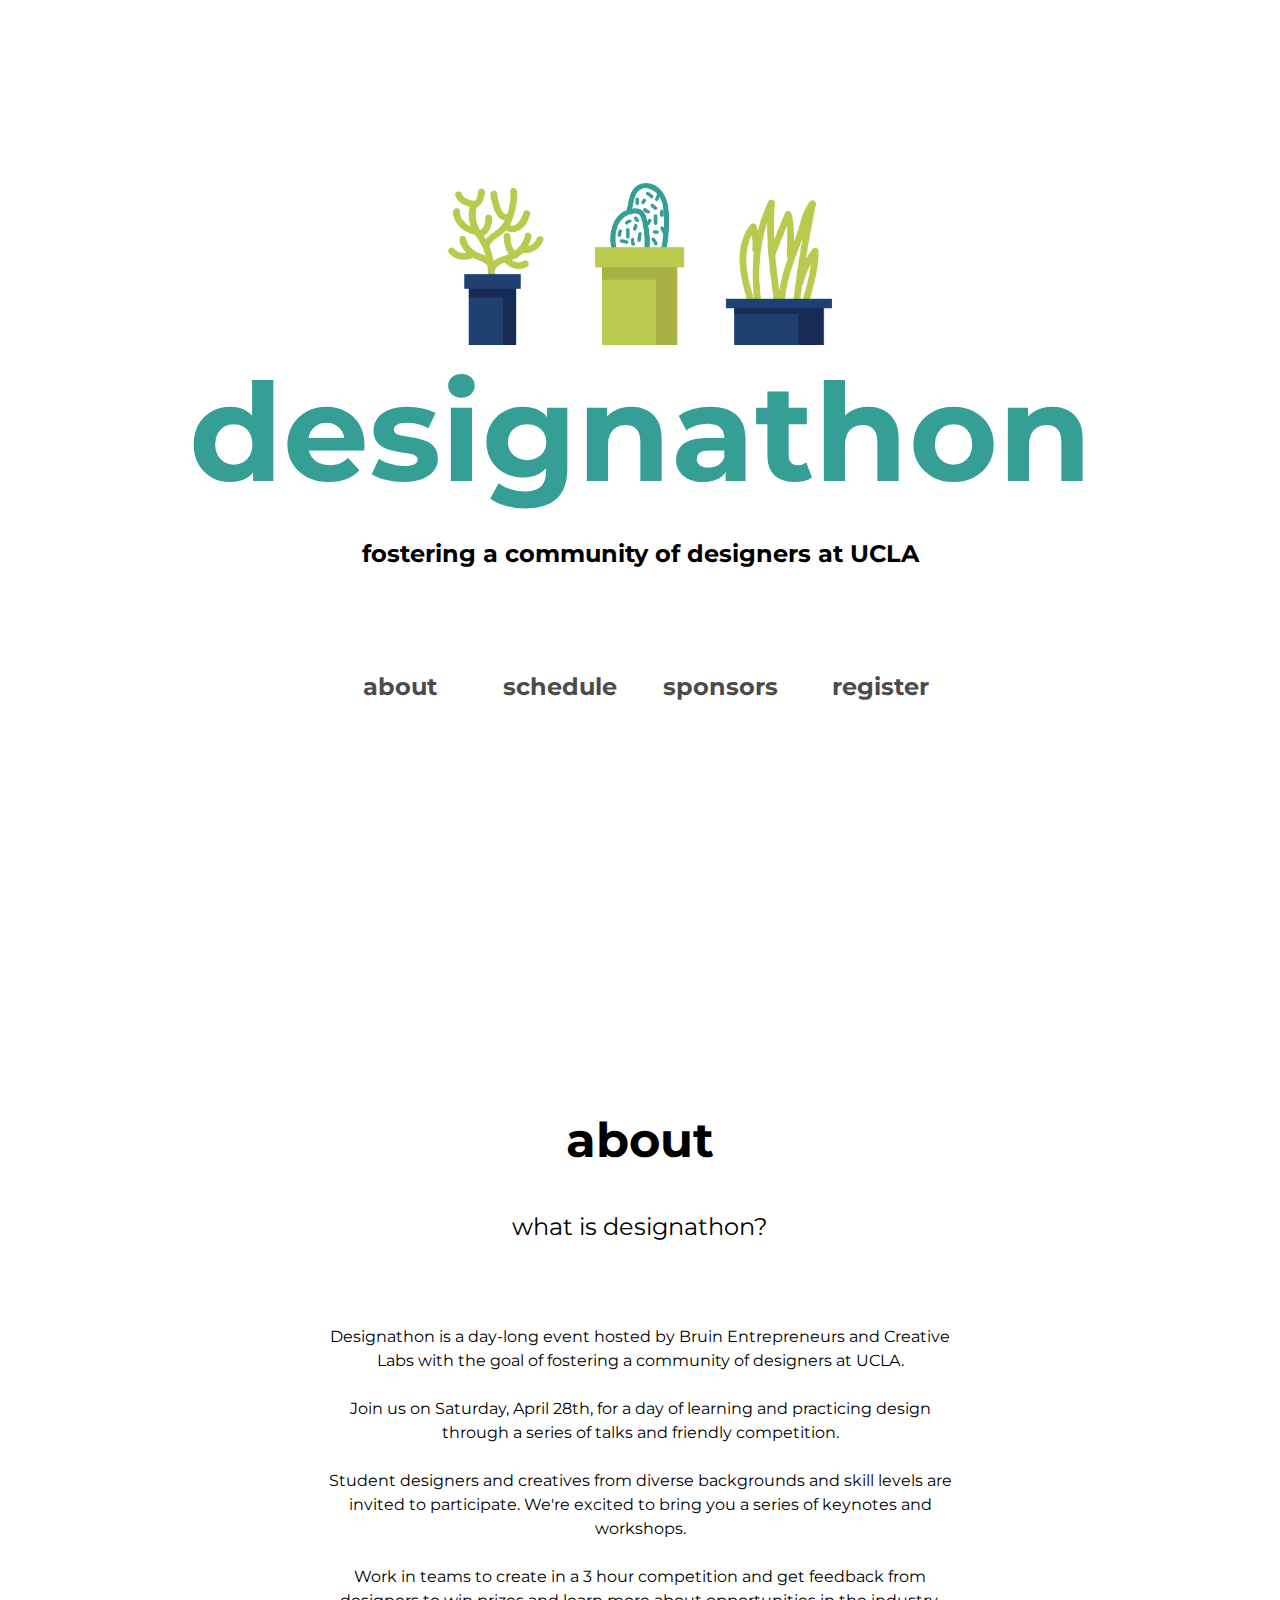
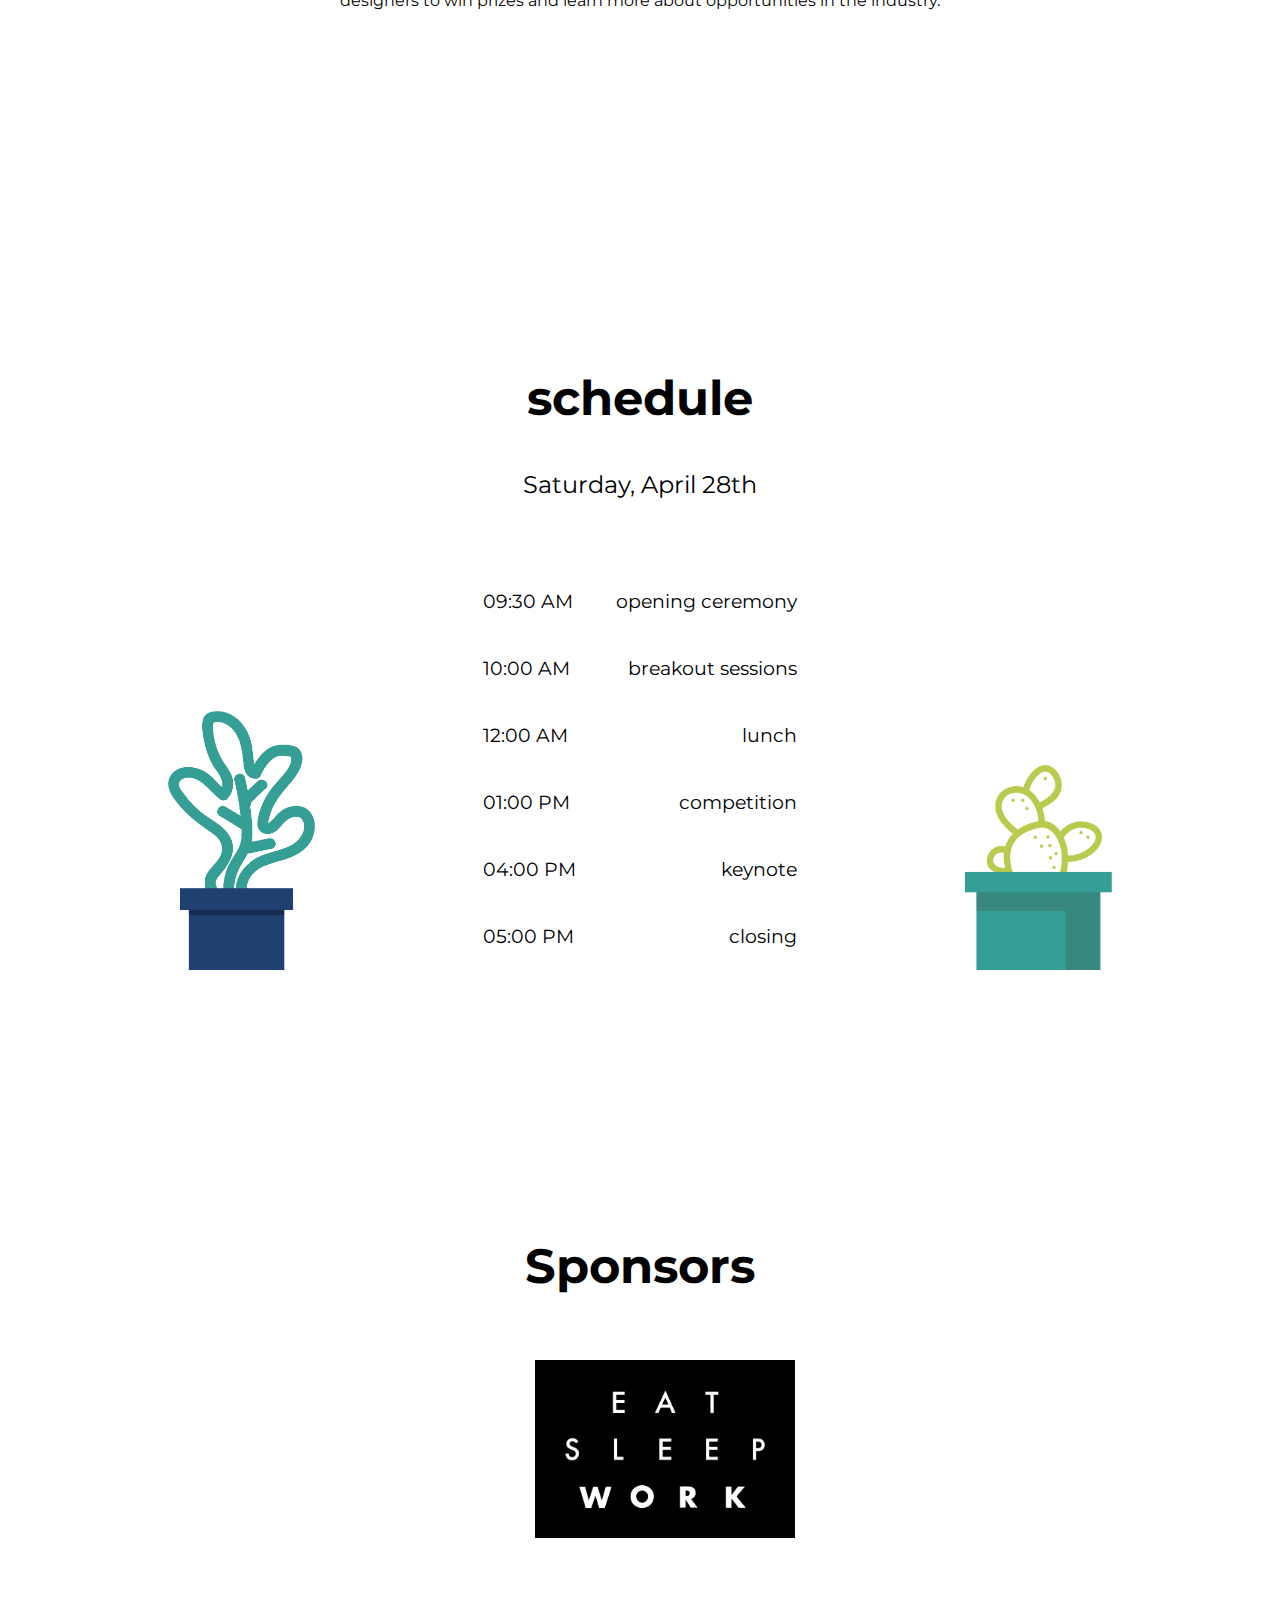
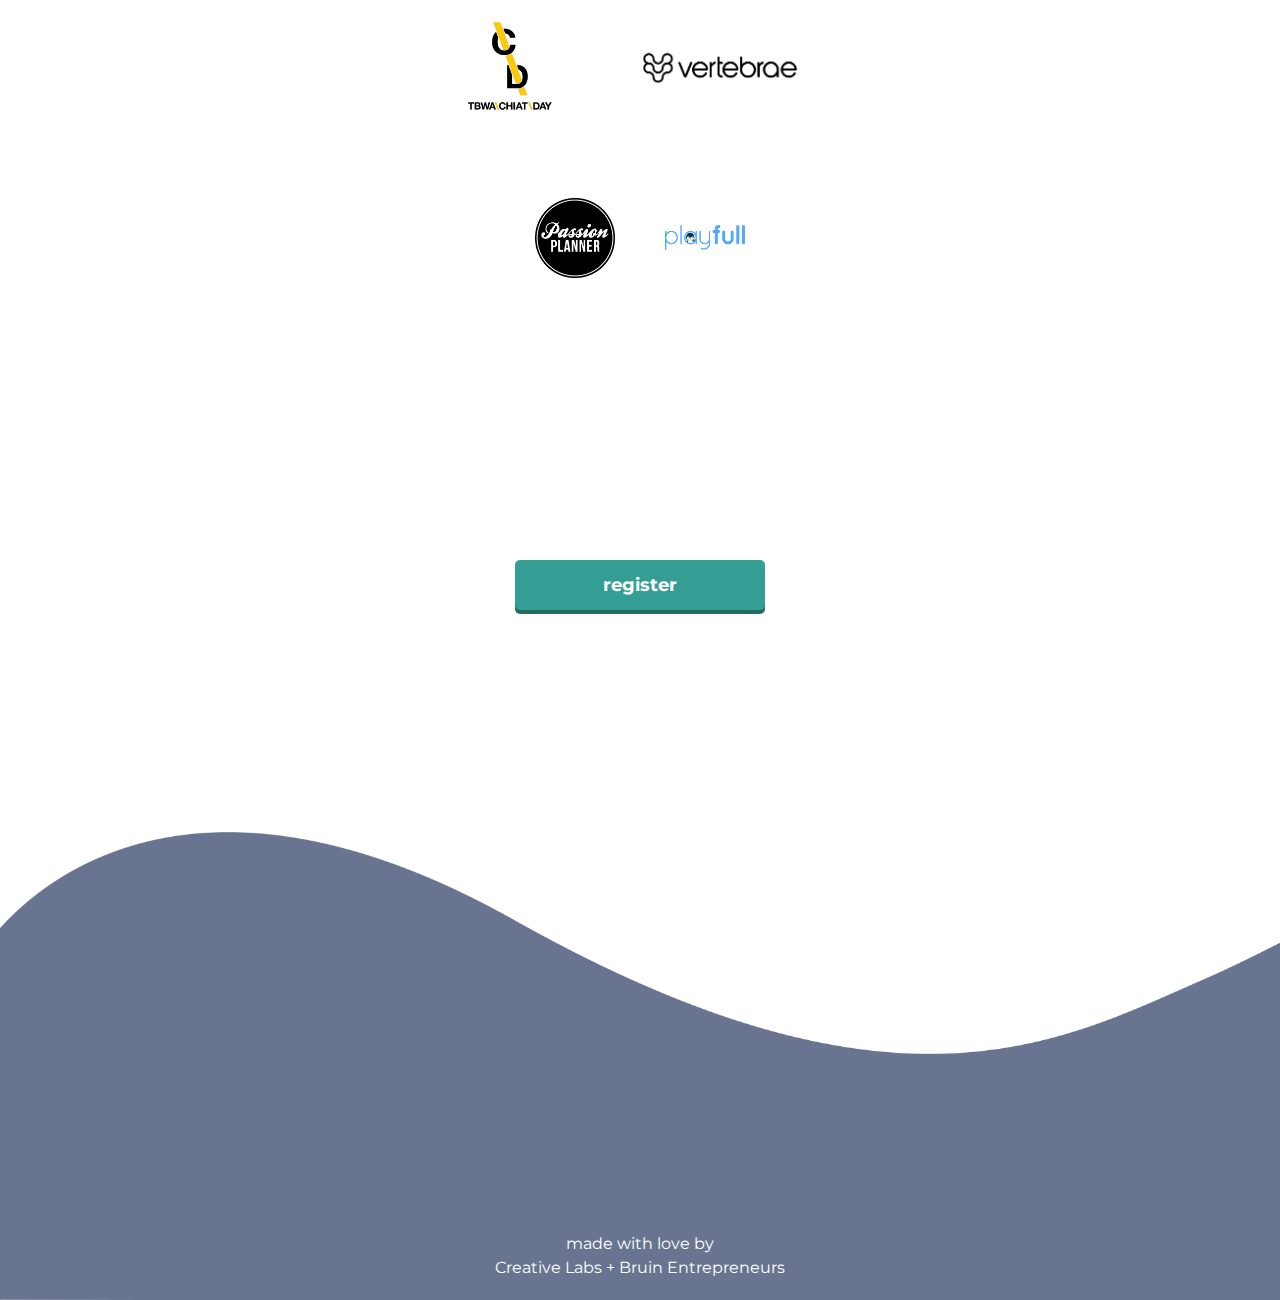
==== index.html @ 0bb045b7 "added sponsors" ====
<!DOCTYPE html>
<html>

<head>
	<link href="https://fonts.googleapis.com/css?family=Montserrat" rel="stylesheet">
	<title>Designathon</title>
	<link rel="stylesheet" type="text/css" href="style.css">
	<meta name="viewport" content="width=device-width, initial-scale=1.0">

</head>

<body>
	<div class="page">
		<div>
			<img id="headerimage" src="assets/plants1.png">
		</div>
		<div>
			<h1>designathon</h1>
		<div>
			<h3 id="title">fostering a community of designers at UCLA</h3>
		</div>
		</div>
		<div id="links">
			<h4 class="links_header" onclick="smoothScroll(document.getElementById('about'))">about</h4>
			<h4 class="links_header" onclick="smoothScroll(document.getElementById('schedule'))">schedule</h4>
			<h4 class="links_header" onclick="smoothScroll(document.getElementById('sponsors'))">sponsors</h4>
			<h4 class="links_header" onclick="smoothScroll(document.getElementById('register'))">register</h4>
		</div>
	</div>

	<div class="page" id="about" href="#about">
		<div>
			<h2>about</h2>
			<p id="title">what is designathon?</p>
		</div>
		<div class="text_container center" id="paragraph1">
			<p>Designathon is a day-long event hosted by Bruin Entrepreneurs and Creative Labs with the goal of fostering a community of designers at UCLA.
			<br><br>
			Join us on Saturday, April 28th, for a day of learning and practicing design through a series of talks and friendly competition.
			<br><br>
			Student designers and creatives from diverse backgrounds and skill levels are invited to participate. We're excited to bring you a series of keynotes and workshops. 
			<br><br>
			Work in teams to create in a 3 hour competition and get feedback from designers to win prizes and learn more about opportunities in the industry.</p>
		</div>
	</div>




	<div class="page" id="schedule">
		<div>
			<h2>schedule</h2>
			<p id="title">Saturday, April 28th</p>
		</div>

		<div id="schedule_master">
			
			<div class="scheduleflexplant">
				<img src="assets/plant2.png" class="right">
			</div>

			<div class="text_container" id="schedule_container" >
				<div class="schedule_row">
					<p>09:30 AM</p>
					<p>opening ceremony</p>
				</div>
				<div class="schedule_row">
					<p>10:00 AM</p>
					<p>breakout sessions</p>
				</div>			
				<div class="schedule_row">
					<p>12:00 AM</p>
					<p>lunch</p>
				</div>
				<div class="schedule_row">
					<p>01:00 PM</p>
					<p>competition</p>
				</div>
				<div class="schedule_row">
					<p>04:00 PM</p>
					<p>keynote</p>
				</div>
				<div class="schedule_row">
					<p>05:00 PM</p>
					<p>closing</p>
				</div>
			</div>

			<div class="scheduleflexplant">
				<img src="assets/plant3.png" class="left">
			</div>
		</div>
	</div>

	<div class="page" id="sponsors">
		<h2>Sponsors</h2>
		<div class="sponsor-container">
			<div class="tier">
				<div class="sponsorimg-container">
					<img class="sponsor s1" src="./assets/tier1-1.png" alt="">
				</div>
				<div class="sponsorimg-container">
					<img class="sponsor s1" src="./assets/tier1-2.jpg" alt="">
				</div>
			</div>
			<div class="tier">
				<div class="sponsorimg-container">
					<img class="sponsor s2" src="./assets/tier2-1.png" alt="">
				</div>			
				<div class="sponsorimg-container">
					<img class="sponsor s2" src="./assets/tier2-2.png" alt="">
				</div>			
				<div class="sponsorimg-container">
					<img class="sponsor s2" src="./assets/tier2-3.jpg" alt="">
				</div>			
			</div>
			<div class="tier">
				<div class="sponsorimg-container">
					<img class="sponsor s3" src="./assets/tier3-1.png" alt="">
				</div>			
				<div class="sponsorimg-container">
					<img class="sponsor s3" src="./assets/tier3-2.png" alt="">
				</div>
			</div>
			
		</div>
	</div>

	<div class="page half" id="register">
		<a id="button_link" target="_blank" href="https://goo.gl/forms/BZSTm6R5NSiWd24c2"><div class="button unselectable">register</div></a>
		<div style="position: relative; height: 100%; color: white; overflow: hidden;">

			<img id="bottom_img" src="assets/footer_1.png">
			<div class="footer">
				<p class="white">made with love by</p>
				<p class="white"><a target="_blank" href="http://www.uclacreatives.com"><span>Creative Labs</span></a> + <a target="_blank" href="http://www.bruinentrepreneurs.org"><span>Bruin Entrepreneurs</span></a></p>

			</div>
		</div>

	</div>


	<script>
			function smoothScroll(elmnt){
				scrollTo(document.documentElement, elmnt.offsetTop, 600);

				function scrollTo(element, to, duration) {
				    if (duration <= 0) return;
				    var difference = to - element.scrollTop;
				    var perTick = difference / duration * 10;
				    setTimeout(function() {
				        element.scrollTop = element.scrollTop + perTick;
				        if (element.scrollTop === to) return;
				        scrollTo(element, to, duration - 10);
				    }, 10);
				}
			}
	</script>
</body>
</html>
---- style.css ----
@import url(https://fonts.googleapis.com/css?family=Montserrat);

body {
	margin: 0 0 0 0;
	font-family: "Montserrat", sans-serif;
	font-weight: normal;
	display: flex;
	flex-direction: column;
}

p {
	line-height: 150%;
}


h1 {
	font-weight: bold;
	font-size: 8.5rem;
	margin-top: 0;
	margin-bottom: 0;
	color: #359E95;
}

h2 {
	font-size: 3rem;

}

h4 {
	font-size: 1.5rem;
	overflow: hidden;
	opacity: .7;
}

a {
	text-decoration: none;
}

span {
	text-decoration: none;
	outline: none;
	color: white;
}

span:hover {
	color: #349E95;
}

.page {
	width:100vw;
	height: 100vh;
	text-align: center;
	overflow: hidden;
	display: flex;
	flex-direction: column;
	justify-content: center;
}

.halfpage {
	width: 100vw;
  height: 50vh;
  text-align: center;
	justify-content: space-between;
	flex-direction: column;
	display: flex;
}

.half {
	overflow: visible;

	height: 100vh;
	display: flex;
	flex-direction: column;
}

#headerimage {
	width: 30vw; 
	margin-top: 1em;
}

#sponsorimage {
	width: 40em; 
	margin-top: 1em;
}

#links {
	text-align: center;	
	display: flex;
		width: 50%;
		left: 50%;
		position: relative;
		margin: 0;
		margin-top: 3rem;
		transform: translate(-50%, 0);
}

	.links_header {
		flex: 1;
		transition: 0.2s;

	}
	.links_header:hover {
		color: #B9CA4F;
	}


#title {
	font-size: 1.5rem;
}

#paragraph1 {
	width: 50%;
}
#schedule_master {
	display: flex;
}
	.text_container {
			margin: 0;
			margin-top: 2.5rem;
			width: 25%;
	}

	.center {
		left: 50%;
			position: relative;
			transform: translate(-50%, 0);
	}

	#schedule_container {
		display: flex;
		flex-direction: column;
		flex: 3;
	}

	.scheduleflexplant {
			flex: 4;
			width: 1rem;
			padding: 0 2rem 0 2rem;
			display: flex;
			align-content: flex-end;
			justify-content: center;
			align-items: flex-end
	}

	.schedule_row {
		display: flex;
		justify-content: space-between;
		align-content: space-between;
		font-size: 1.2rem;
	}

#scheduleoptions {
	text-align: right;
}


.sponsor-container{
	width: 80%;
	display: flex;
	flex-direction: column;
	flex-wrap: wrap; 
	align-self: center;
    align-items: center;
    justify-content: center;
}
.sponsorimg-container{
	display: flex;
	justify-content: center;
	align-items: center;
}
.sponsor{
	display: block;
	max-width:260px;
	max-height:260px;
	width: auto;
	height: auto;
	margin: 25px;
}

.s2{
	max-width:160px;
	max-height:160px;
}

.s3{
	max-width:80px;
	max-height:80px;
}

.tier{
	display: flex;
	widows: 100%;
}

img {
	width: 35%;
}

.left {
	float: left;
}

.right {
	float: right;
}


/* BUTTON CODE */
#button_link {
	margin-top: 150px;
}
        .button {
            height: 50px;
            width: 250px;
            margin: 10px auto;
            border-radius: 5px;
            background-color: #349E95;
            box-shadow: 0px 4px 0px #246B62;
            line-height: 50px;
            text-align: center;
            font-size: 18px;
            font-weight: bold;
            color: white;
            cursor: none;
            transition: 0.2s;
            position: relative;
        }
        .button:hover {
            background-color: #68B5AC;
            cursor: pointer;
        }
        .button:active {
            background-color: #78D1C6;
            box-shadow: none;
            transform: translateY(4px);
        }


        *.unselectable {
            -moz-user-select: -moz-none;
            -khtml-user-select: none;
            -webkit-user-select: none;
            -ms-user-select: none;
            user-select: none;
        }

#bottom_img {
	width: 142%;
	bottom: -7px;
	left: -18px;
	position: absolute;	
}

.footer {
/*	display: flex;
	justify-content: center;
	width: 100vw;
	flex-direction: column;*/
/*	height: 100px;
*/	position: absolute;
	bottom: 20px;
	left: 50%;
	transform: translateX(-50%);
}

.white {
	color: white;
	text-align: center;
	justify-content: center;
	margin: 0;
/*
    position: absolute;
    bottom: 8px;
    left: 16px;*/

}
@media (max-width:1004px)  { 
	#schedule_container {
		flex: 8;
	}
	#paragraph1 {
		width: 80%;
	}
	h1 {
		font-size: 5.5rem;
	}
	#title {
		font-size: 1rem;
	}
	.links_header {
		font-size: 1.0rem;
	}
	.half {
		height: 65vh;
	}
}

@media (max-width: 600px) {
	.schedule_row {
		font-size: 1.2rem;
	}
	#paragraph1 {
		width: 90%;
	}
	h1 {
		font-size: 3.0rem;
	}
	h2 {
		margin-bottom: 10px;
	}
	#title {
		font-size: .9rem;
		margin-top: 0px;
	}
	#links {
		width: 90%;
	}
	.links_header {
		font-size: 0.9rem;
	}
	p {
		font-size: 0.8rem;
	}
	.scheduleflexplant {
		display: none;
	}
	#schedule_container {
		margin:50px;
	}
	.footer {
		bottom: 5px;
	}

	.sponsor{
		margin: 8px;
	}

	.s1 {
		max-width: 150px;
		max-height: 150px;
	}
	.s2 {
		max-width: 100px;
		max-height: 100px;
	}
	.s3 {
		max-width: 60px;
		max-height: 60px;
	}
}
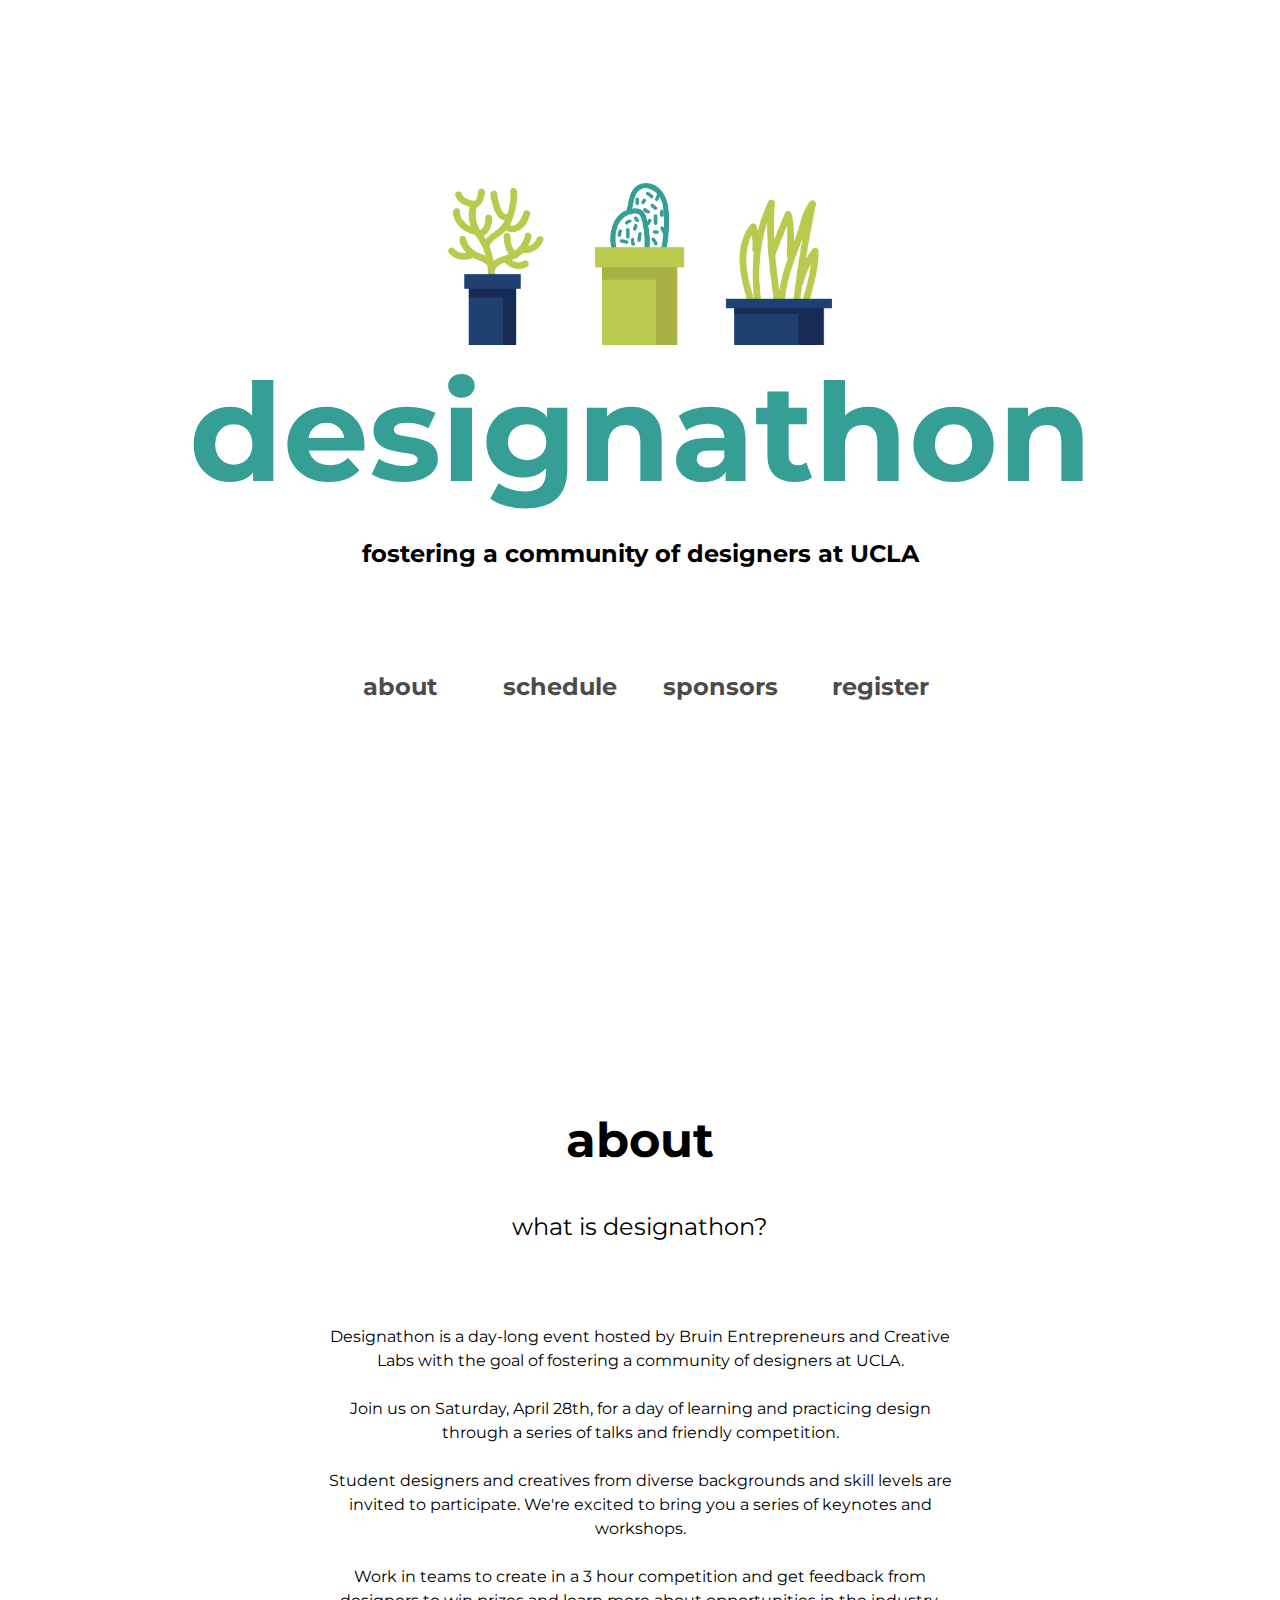
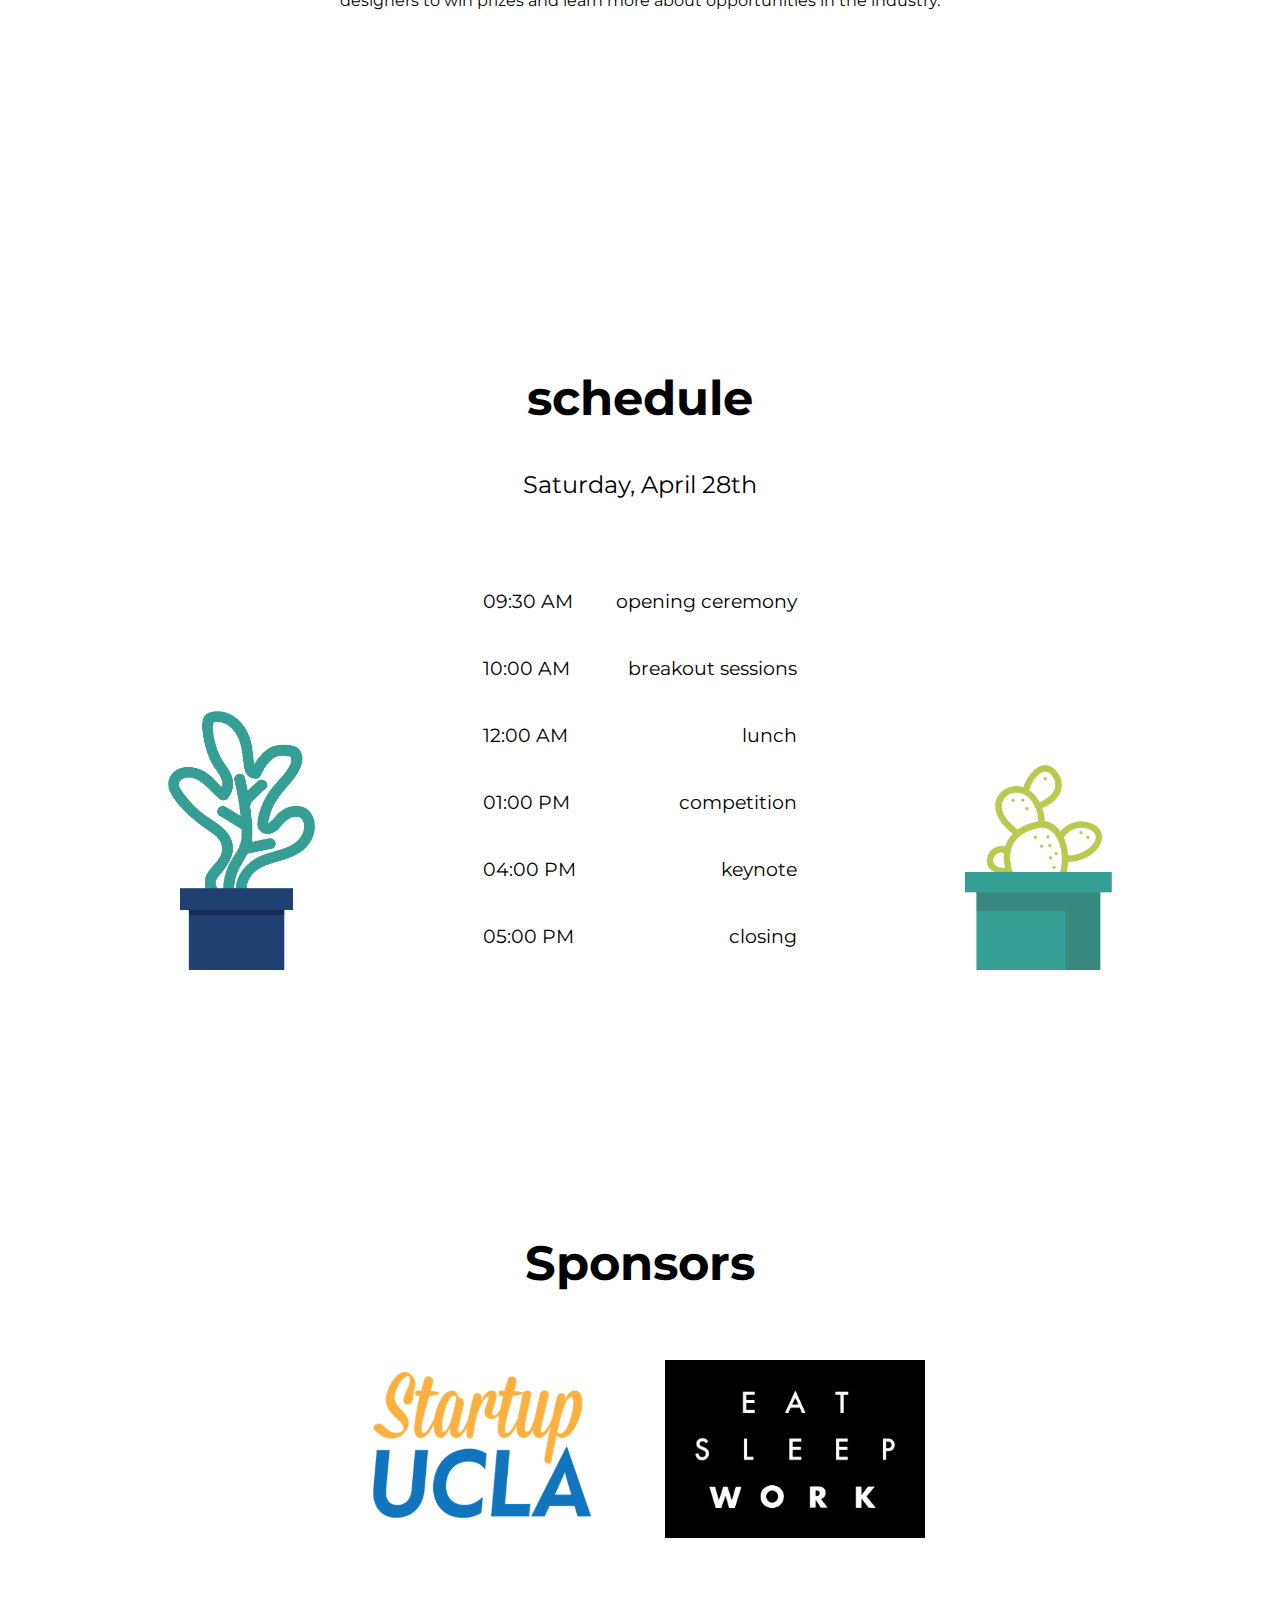
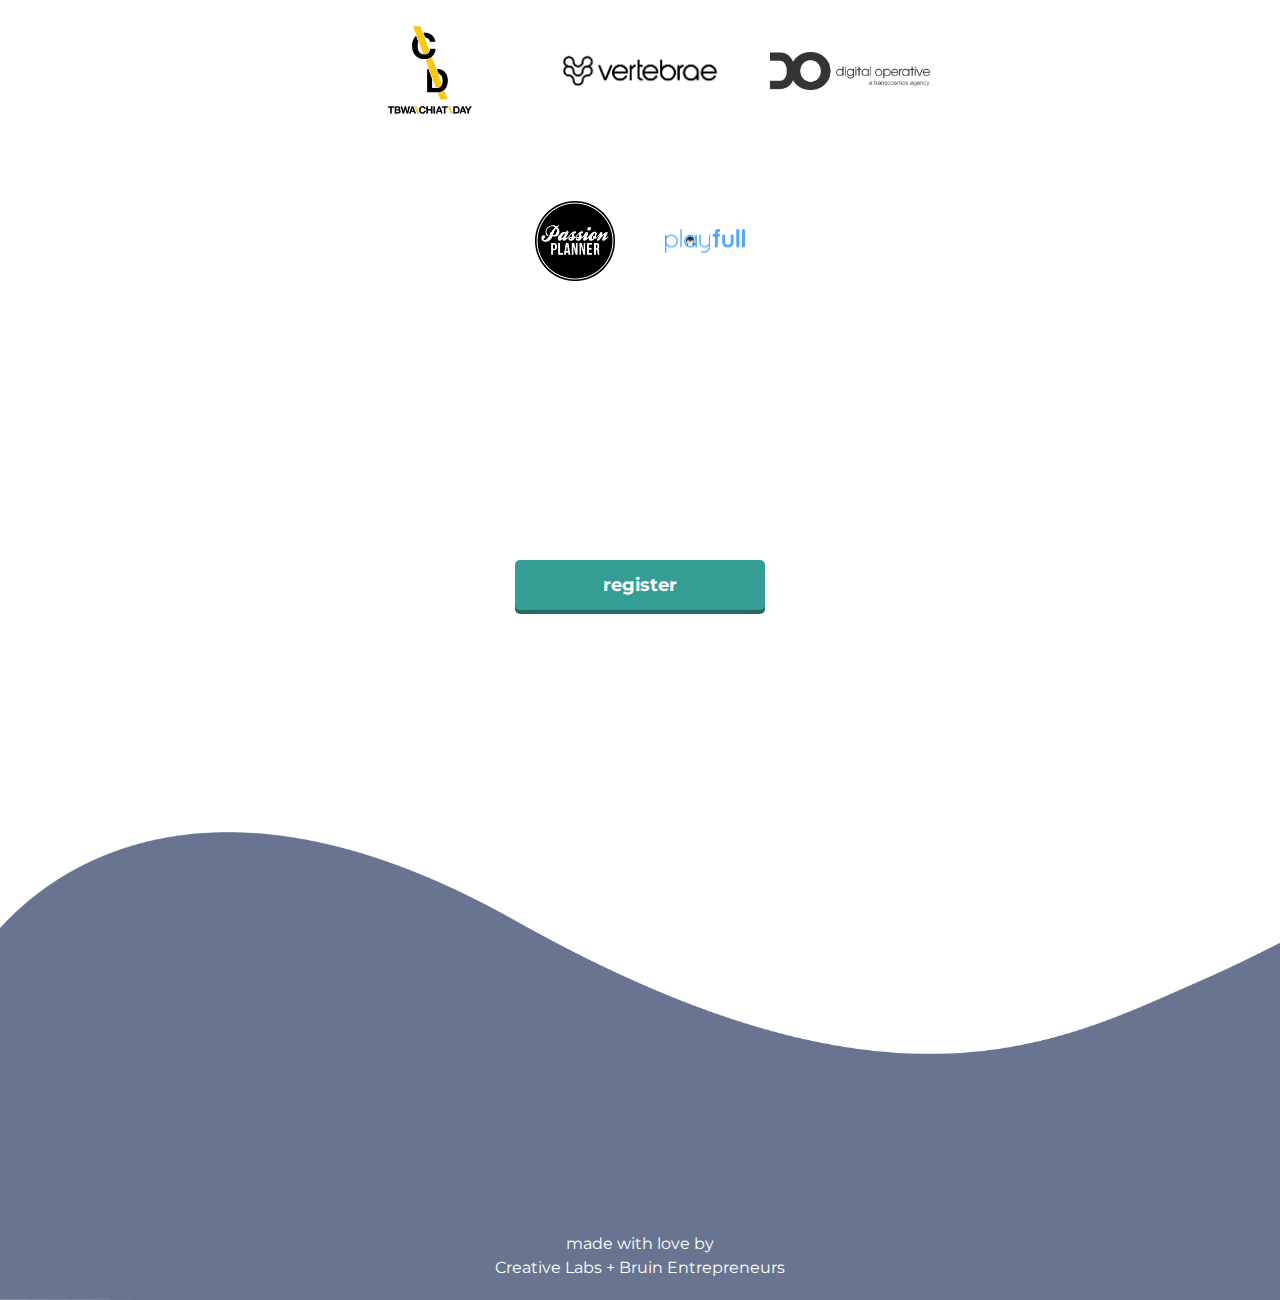
==== commit 3babc3b2: "add sponsor links" ====
--- a/index.html
+++ b/index.html
@@ -97,29 +97,29 @@
 		<div class="sponsor-container">
 			<div class="tier">
 				<div class="sponsorimg-container">
-					<img class="sponsor s1" src="./assets/tier1-1.png" alt="">
+					<a href="https://startupucla.com/" target="_blank"><img class="sponsor s1" src="./assets/tier1-1.png" alt=""></a>
 				</div>
 				<div class="sponsorimg-container">
-					<img class="sponsor s1" src="./assets/tier1-2.jpg" alt="">
+					<a href="https://www.eatsleepwork.com/" target="_blank"><img class="sponsor s1" src="./assets/tier1-2.jpg" alt=""></a>
 				</div>
 			</div>
 			<div class="tier">
 				<div class="sponsorimg-container">
-					<img class="sponsor s2" src="./assets/tier2-1.png" alt="">
+					<a href="http://tbwachiatday.com/" target="_blank"><img class="sponsor s2" src="./assets/tier2-1.png" alt=""></a>
 				</div>			
 				<div class="sponsorimg-container">
-					<img class="sponsor s2" src="./assets/tier2-2.png" alt="">
+					<a href="http://www.vertebrae.com/" target="_blank"><img class="sponsor s2" src="./assets/tier2-2.png" alt=""></a>
 				</div>			
 				<div class="sponsorimg-container">
-					<img class="sponsor s2" src="./assets/tier2-3.jpg" alt="">
+					<a href="https://www.digitaloperative.com/" target="_blank"><img class="sponsor s2" src="./assets/tier2-3.jpg" alt=""></a>
 				</div>			
 			</div>
 			<div class="tier">
 				<div class="sponsorimg-container">
-					<img class="sponsor s3" src="./assets/tier3-1.png" alt="">
+					<a href="http://www.passionplanner.com/" target="_blank"><img class="sponsor s3" src="./assets/tier3-1.png" alt=""></a>
 				</div>			
 				<div class="sponsorimg-container">
-					<img class="sponsor s3" src="./assets/tier3-2.png" alt="">
+					<a href="https://playfull.com/" target="_blank"><img class="sponsor s3" src="./assets/tier3-2.png" alt=""></a>
 				</div>
 			</div>
 			
--- a/style.css
+++ b/style.css
@@ -14,6 +14,7 @@
 
 
 h1 {
+	font-family: "Montserrat", sans-serif;
 	font-weight: bold;
 	font-size: 8.5rem;
 	margin-top: 0;
@@ -48,7 +49,8 @@
 
 .page {
 	width:100vw;
-	height: 100vh;
+	min-height: 100vh;
+	height: auto;
 	text-align: center;
 	overflow: hidden;
 	display: flex;
@@ -176,7 +178,9 @@
 	height: auto;
 	margin: 25px;
 }
-
+#sponsors{
+	height: auto;
+}
 .s2{
 	max-width:160px;
 	max-height:160px;
@@ -188,8 +192,10 @@
 }
 
 .tier{
-	display: flex;
-	widows: 100%;
+	width: 100%;
+    display: flex;
+    justify-content: center;
+    align-items: center;
 }
 
 img {
@@ -274,7 +280,8 @@
     left: 16px;*/
 
 }
-@media (max-width:1004px)  { 
+
+@media only screen and (max-width:1004px)  { 
 	#schedule_container {
 		flex: 8;
 	}
@@ -295,7 +302,7 @@
 	}
 }
 
-@media (max-width: 600px) {
+@media only screen and (max-width: 600px) {
 	.schedule_row {
 		font-size: 1.2rem;
 	}
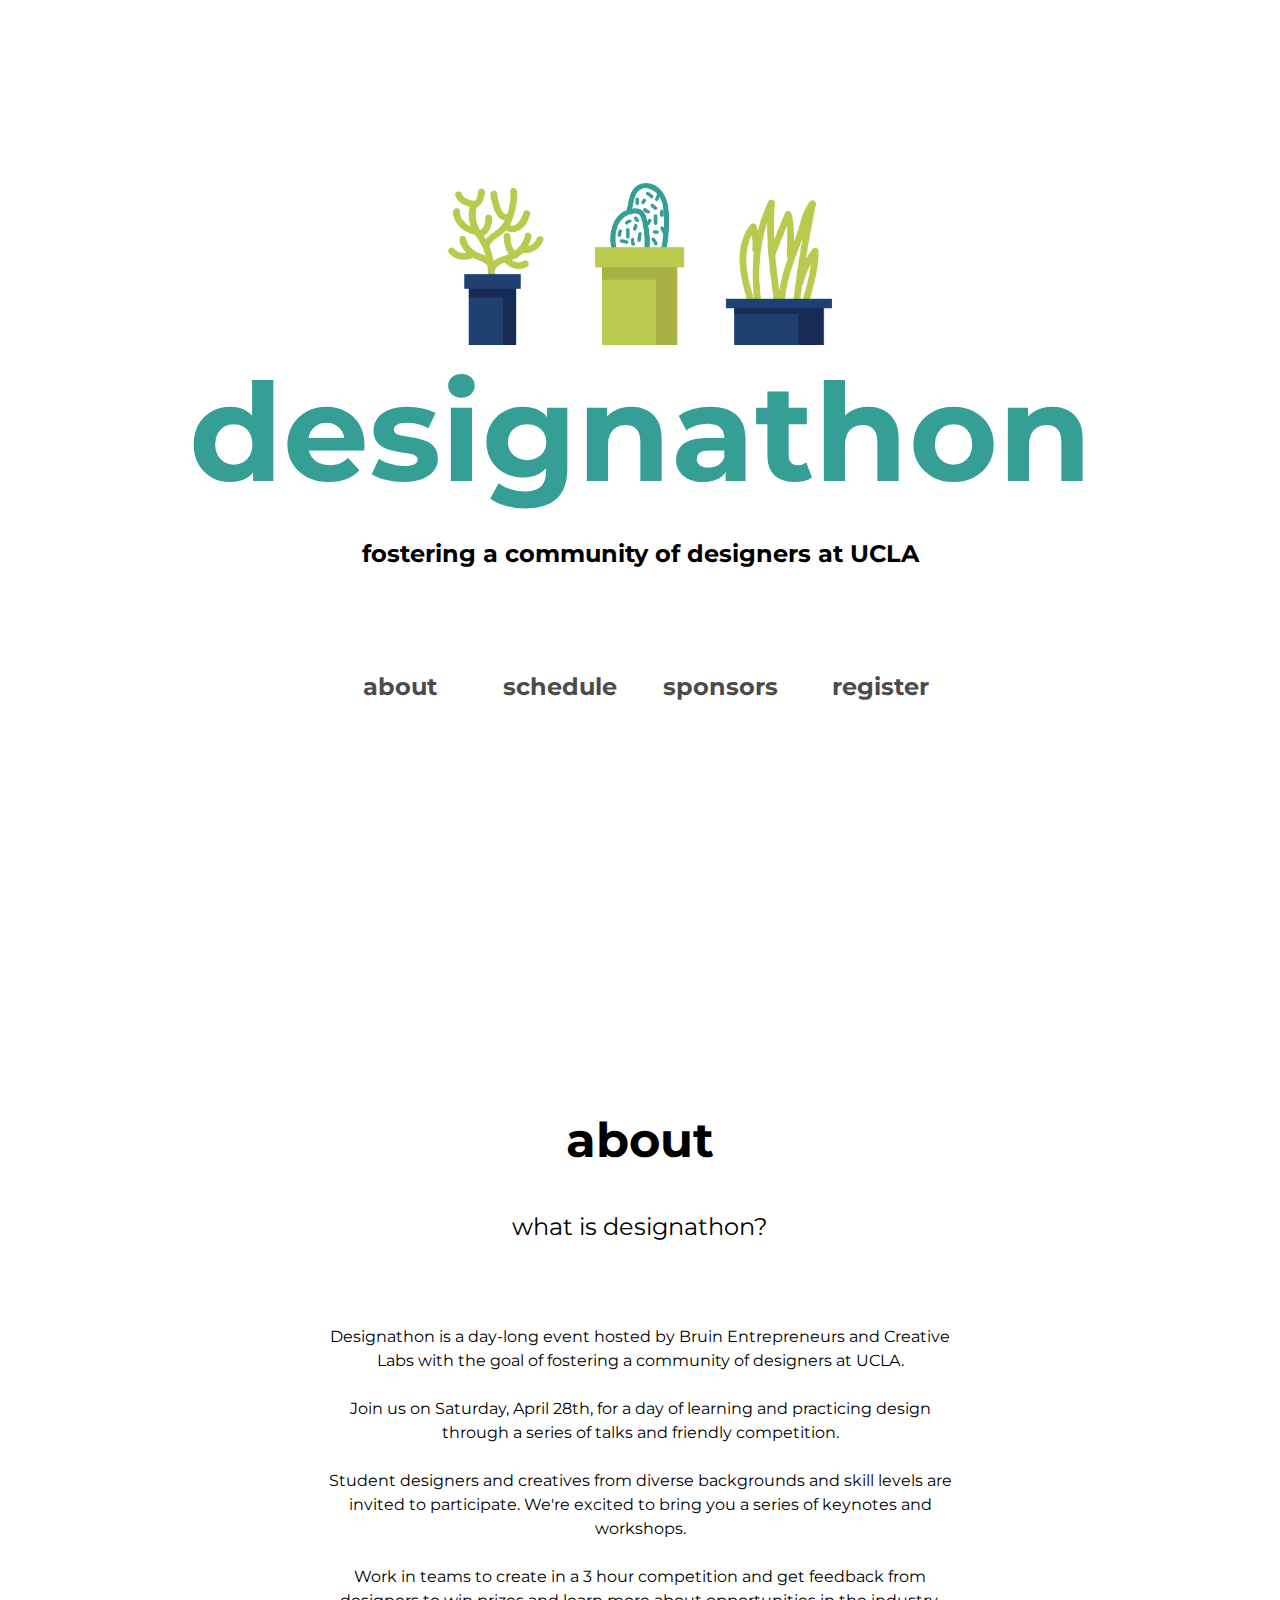
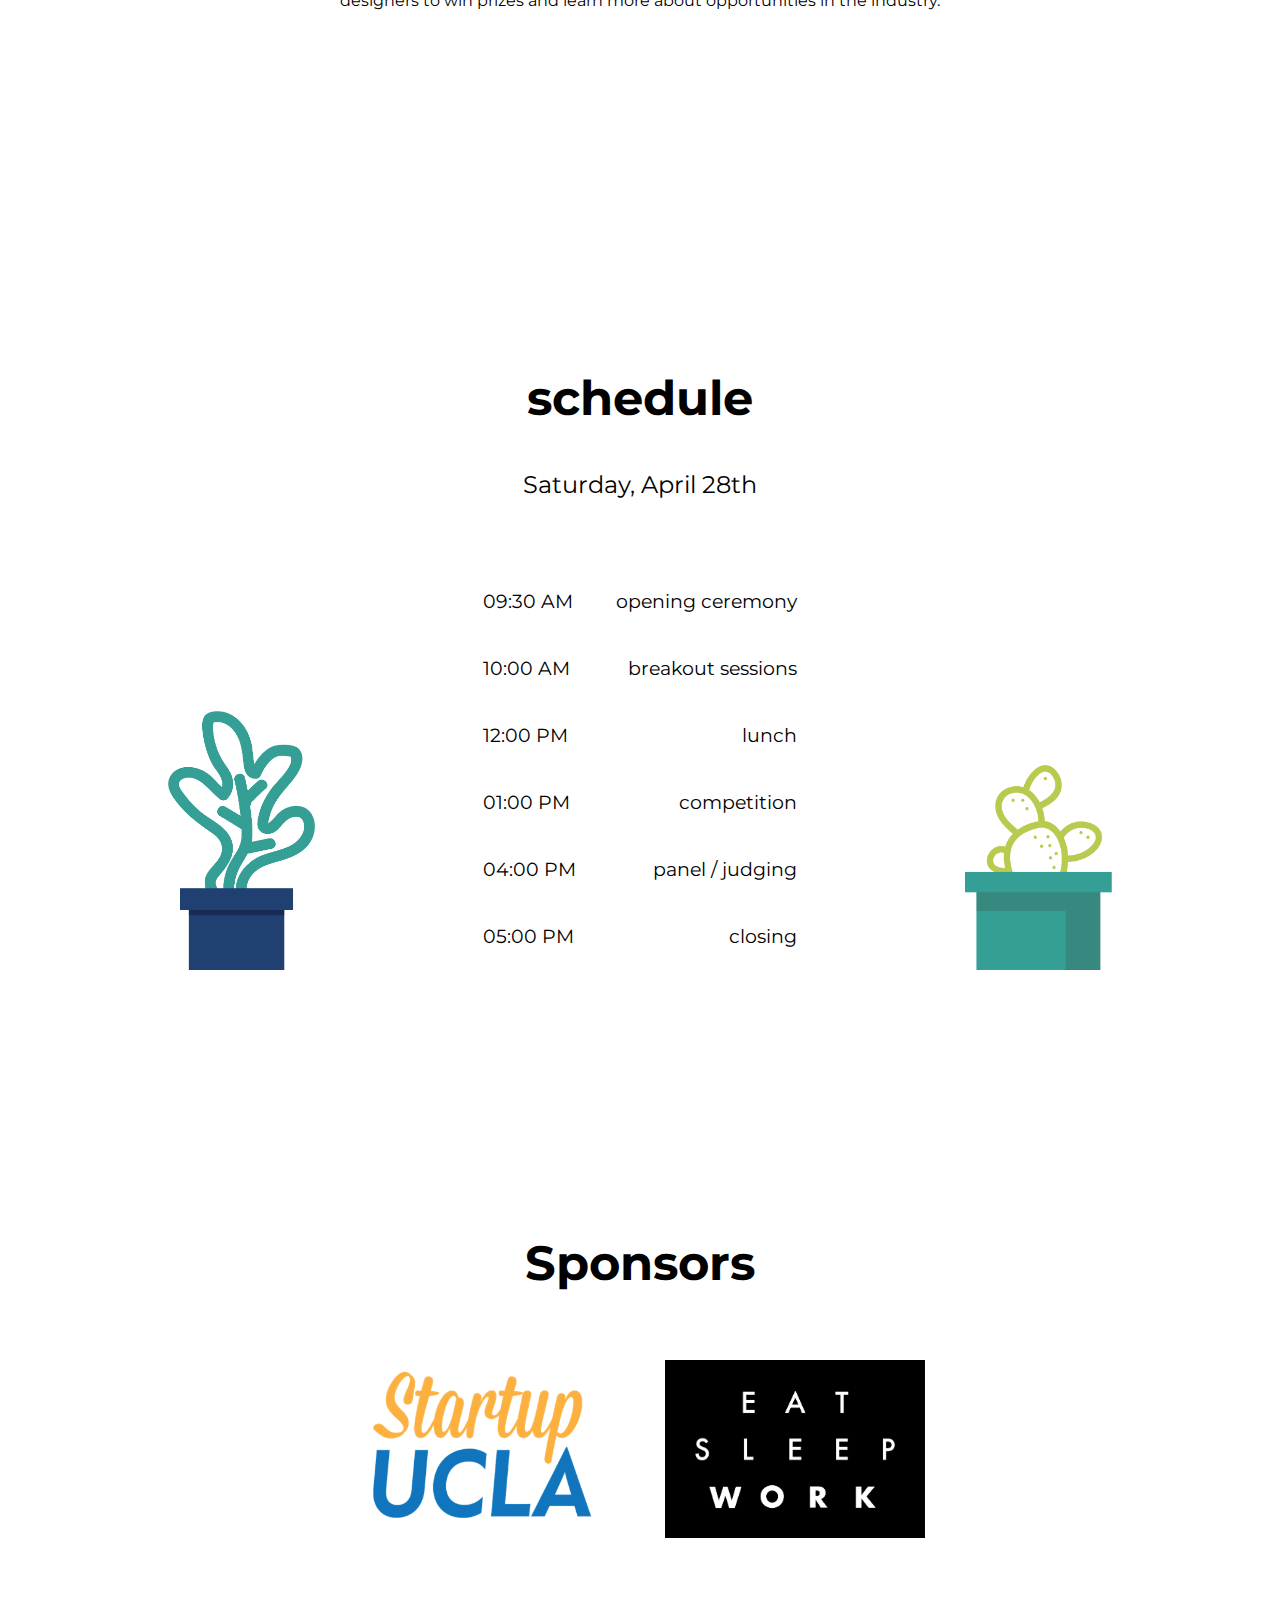
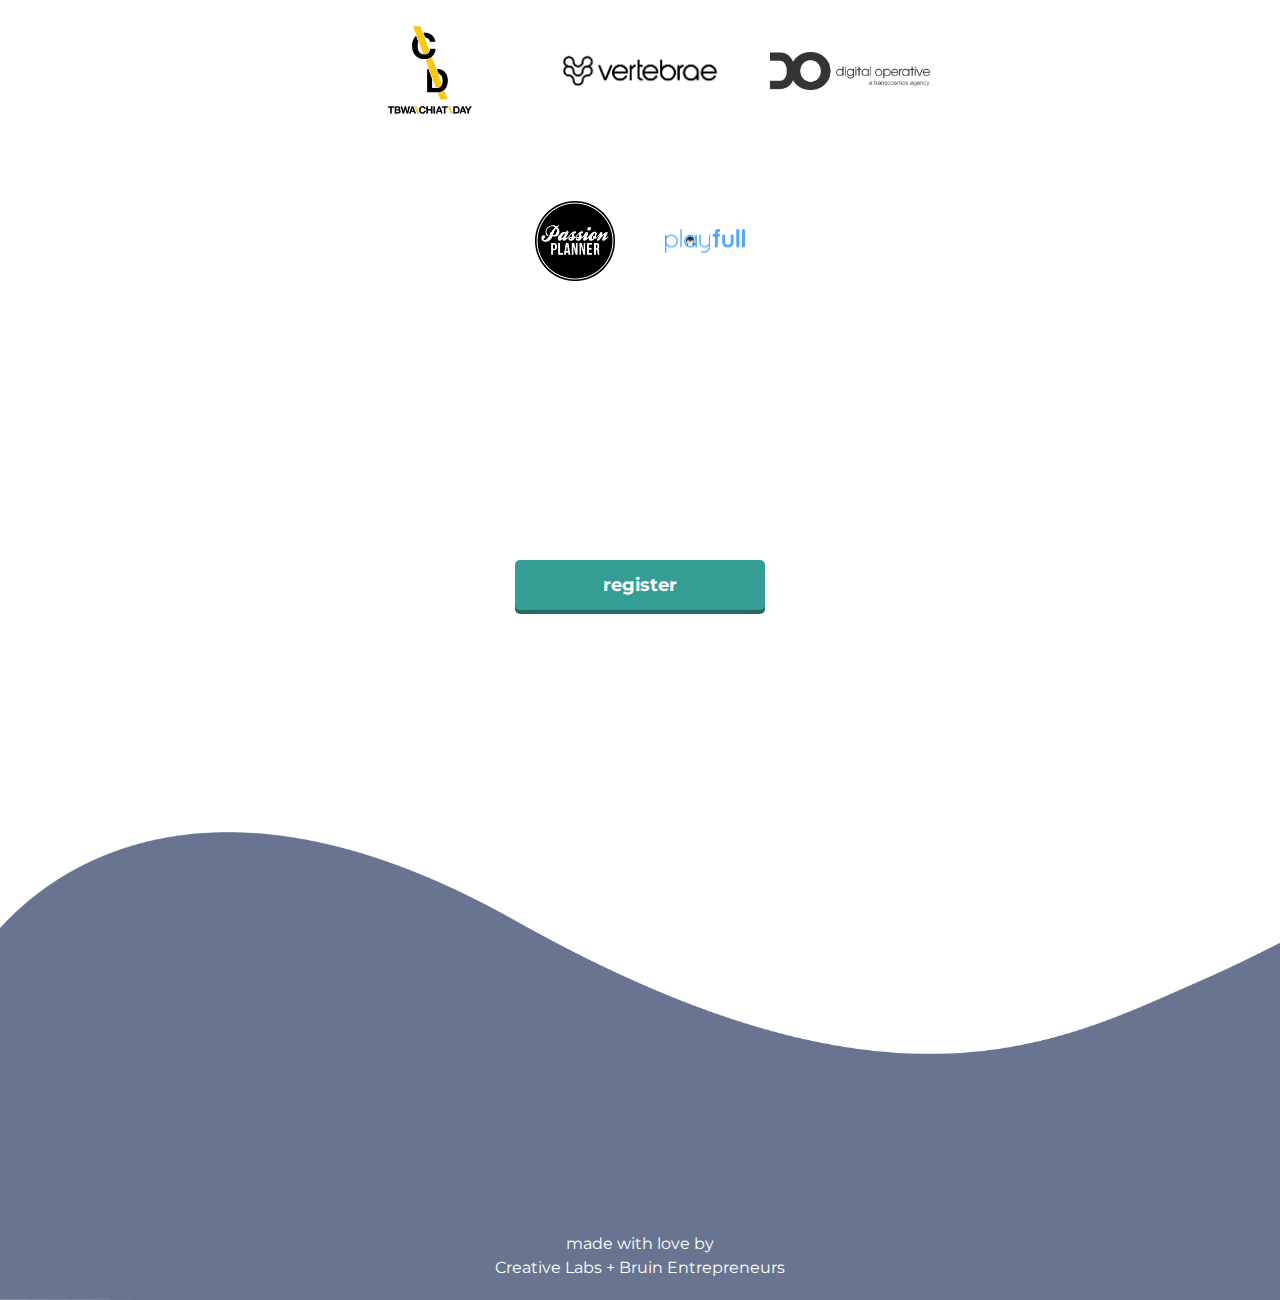
==== commit ec3645ee: "update schedule" ====
--- a/index.html
+++ b/index.html
@@ -69,7 +69,7 @@
 					<p>breakout sessions</p>
 				</div>			
 				<div class="schedule_row">
-					<p>12:00 AM</p>
+					<p>12:00 PM</p>
 					<p>lunch</p>
 				</div>
 				<div class="schedule_row">
@@ -78,7 +78,7 @@
 				</div>
 				<div class="schedule_row">
 					<p>04:00 PM</p>
-					<p>keynote</p>
+					<p>panel / judging</p>
 				</div>
 				<div class="schedule_row">
 					<p>05:00 PM</p>
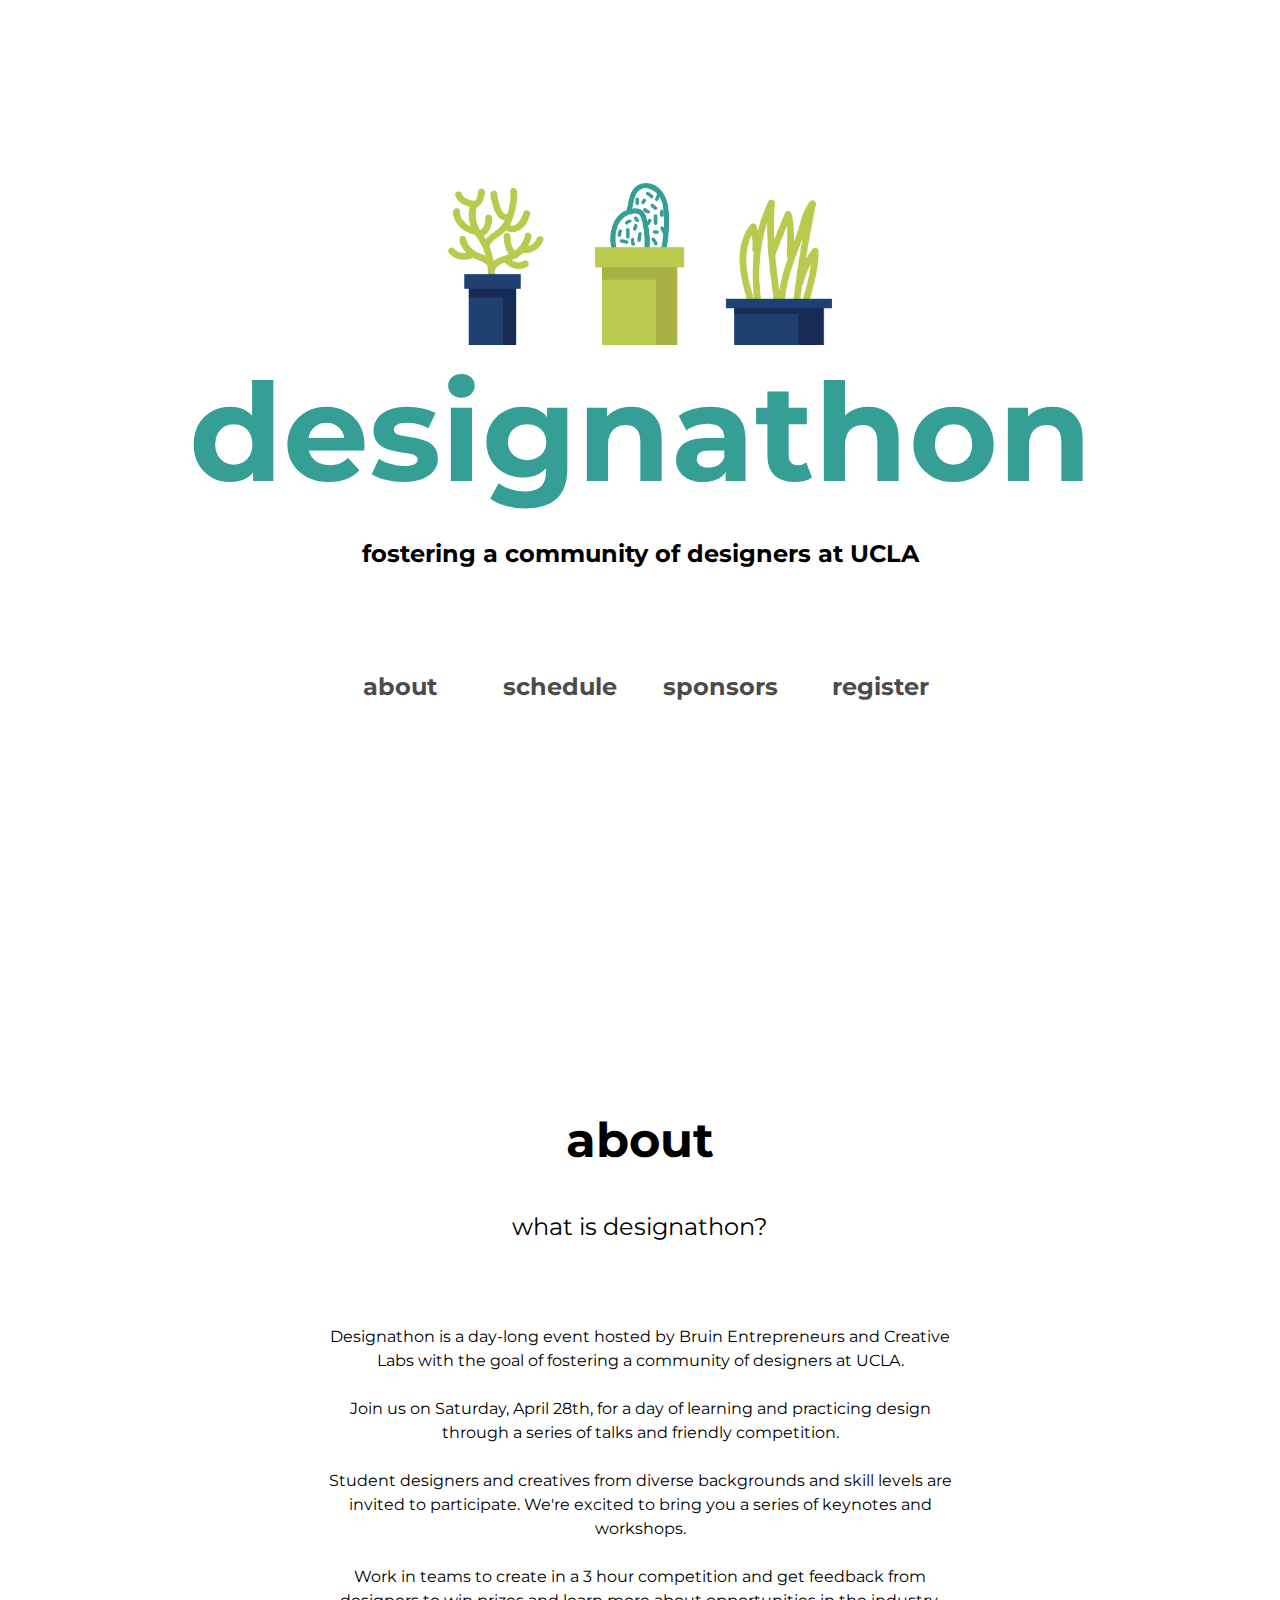
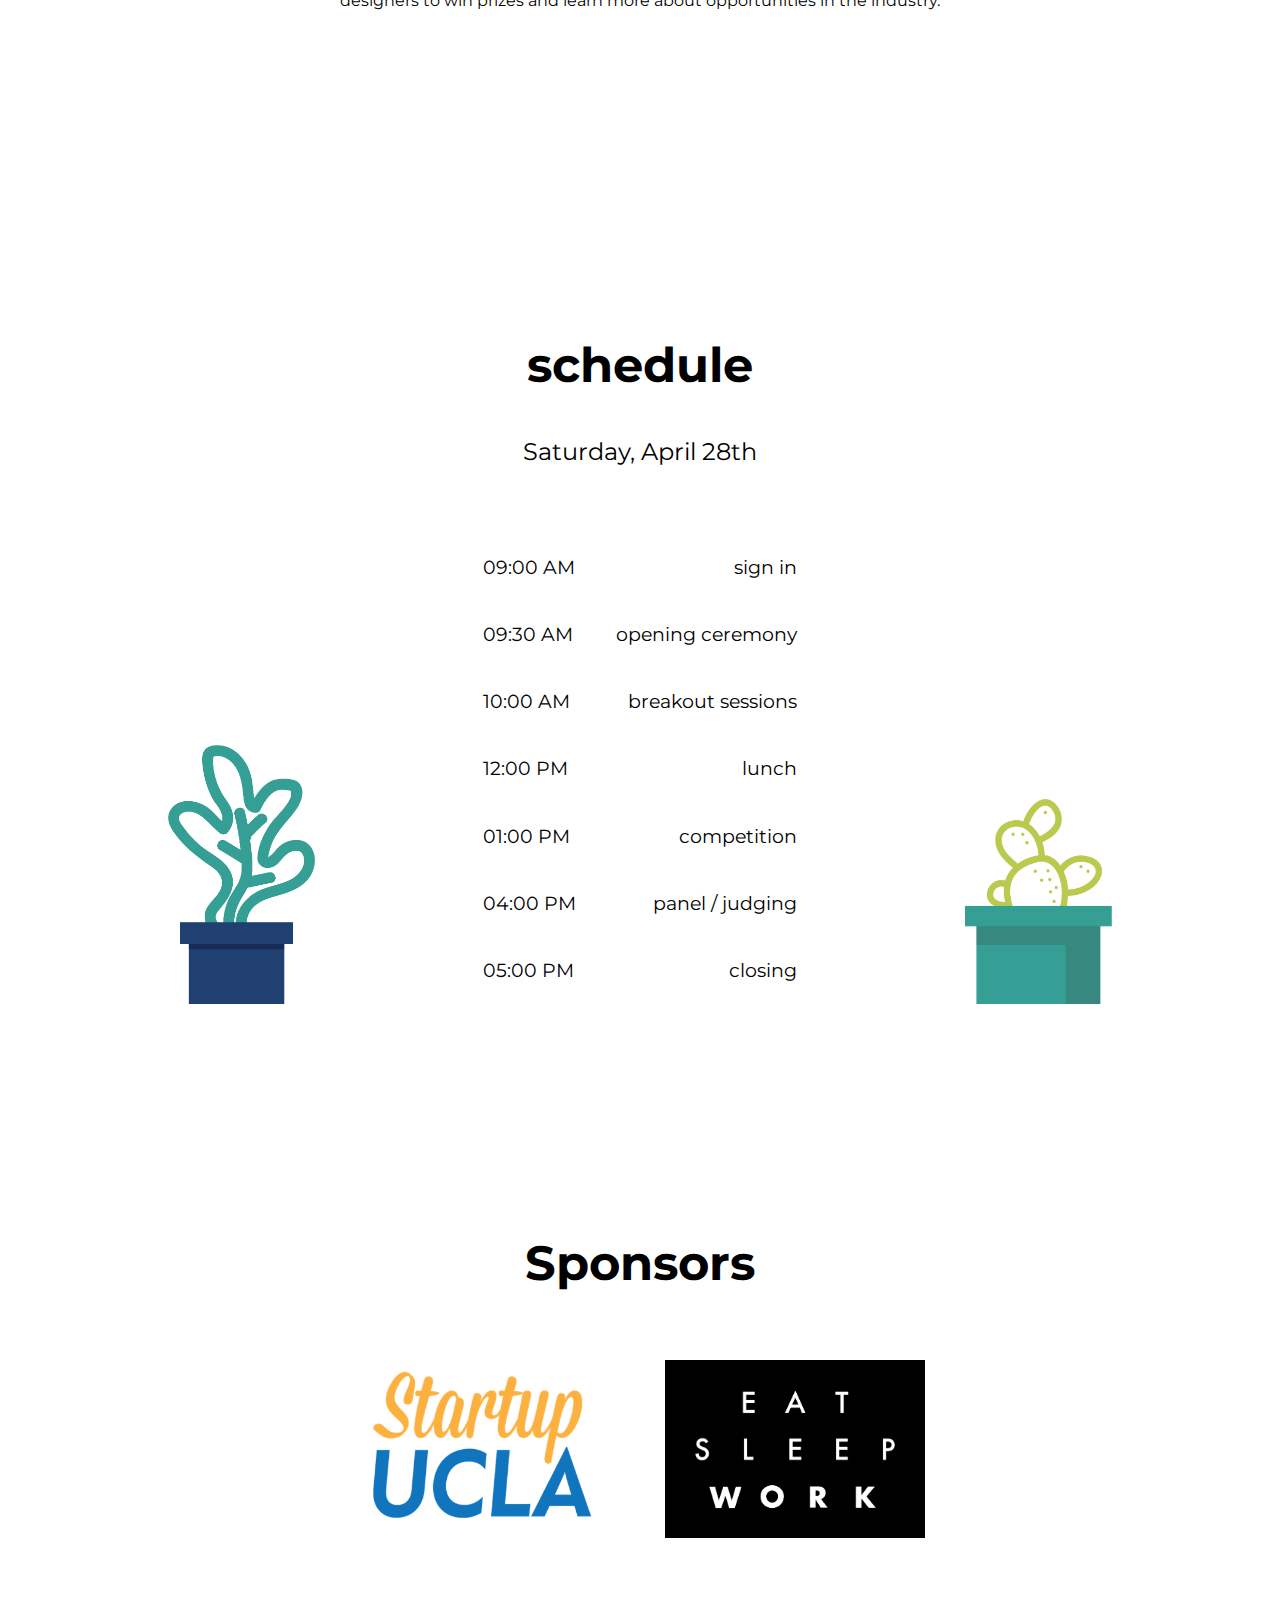
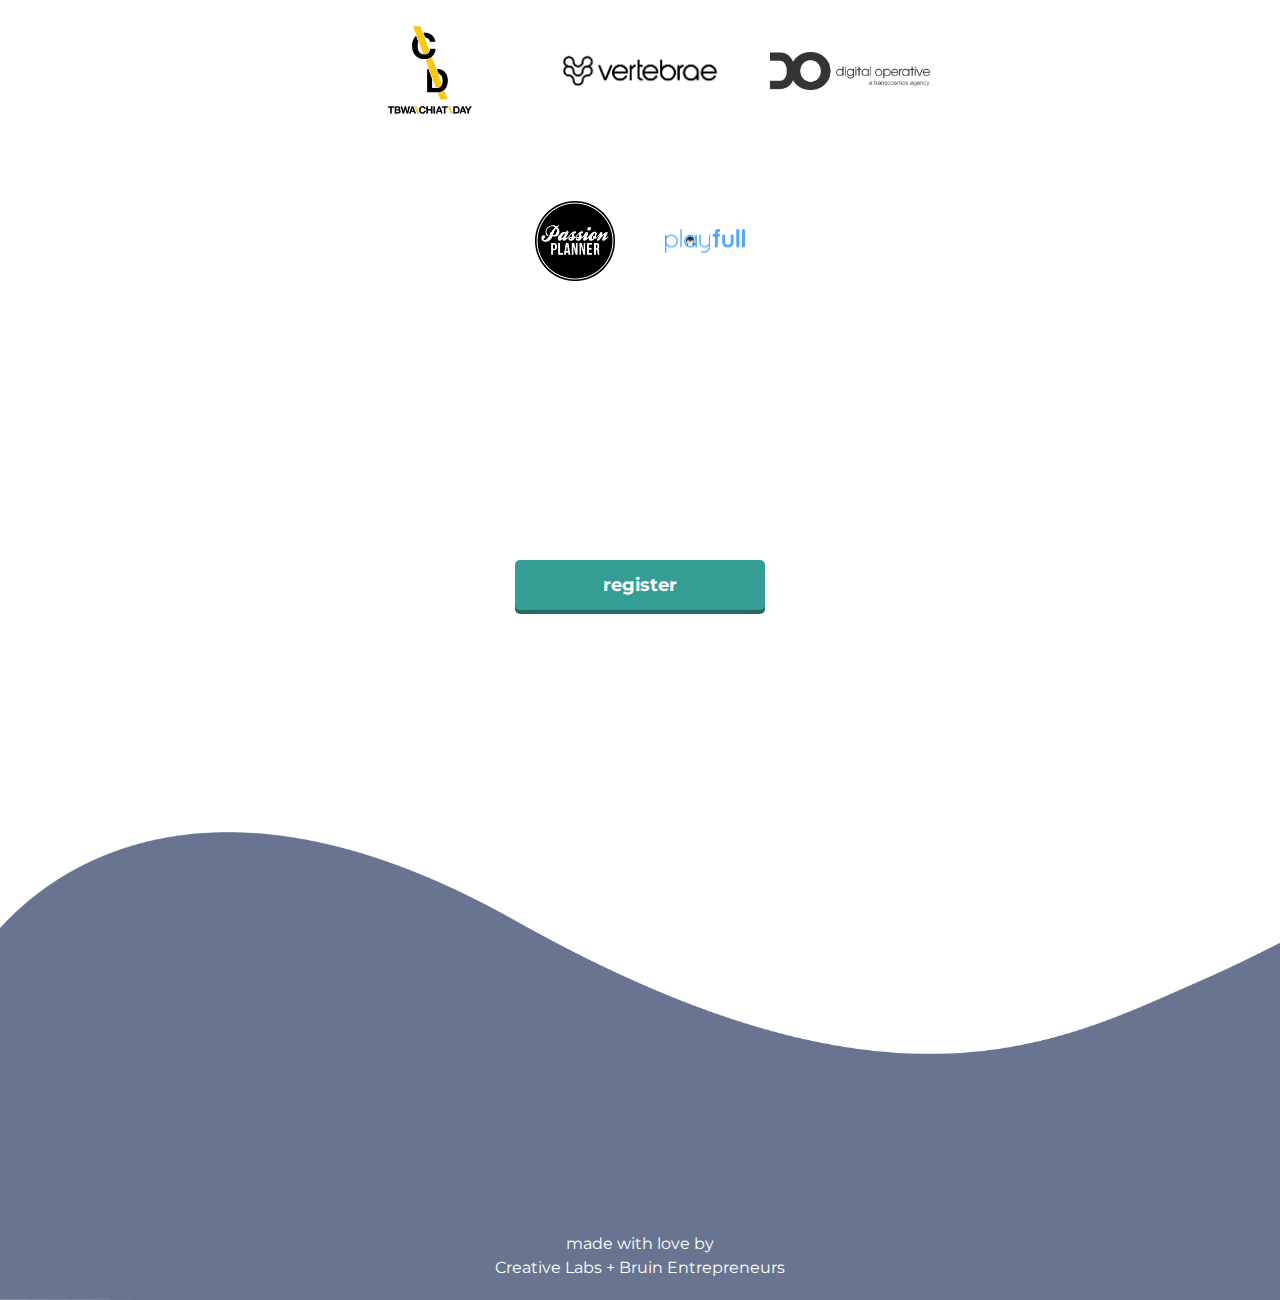
==== commit d8a2cd59: "update times" ====
--- a/index.html
+++ b/index.html
@@ -60,6 +60,10 @@
 			</div>
 
 			<div class="text_container" id="schedule_container" >
+				<div class="schedule_row">
+					<p>09:00 AM</p>
+					<p>sign in</p>
+				</div>
 				<div class="schedule_row">
 					<p>09:30 AM</p>
 					<p>opening ceremony</p>
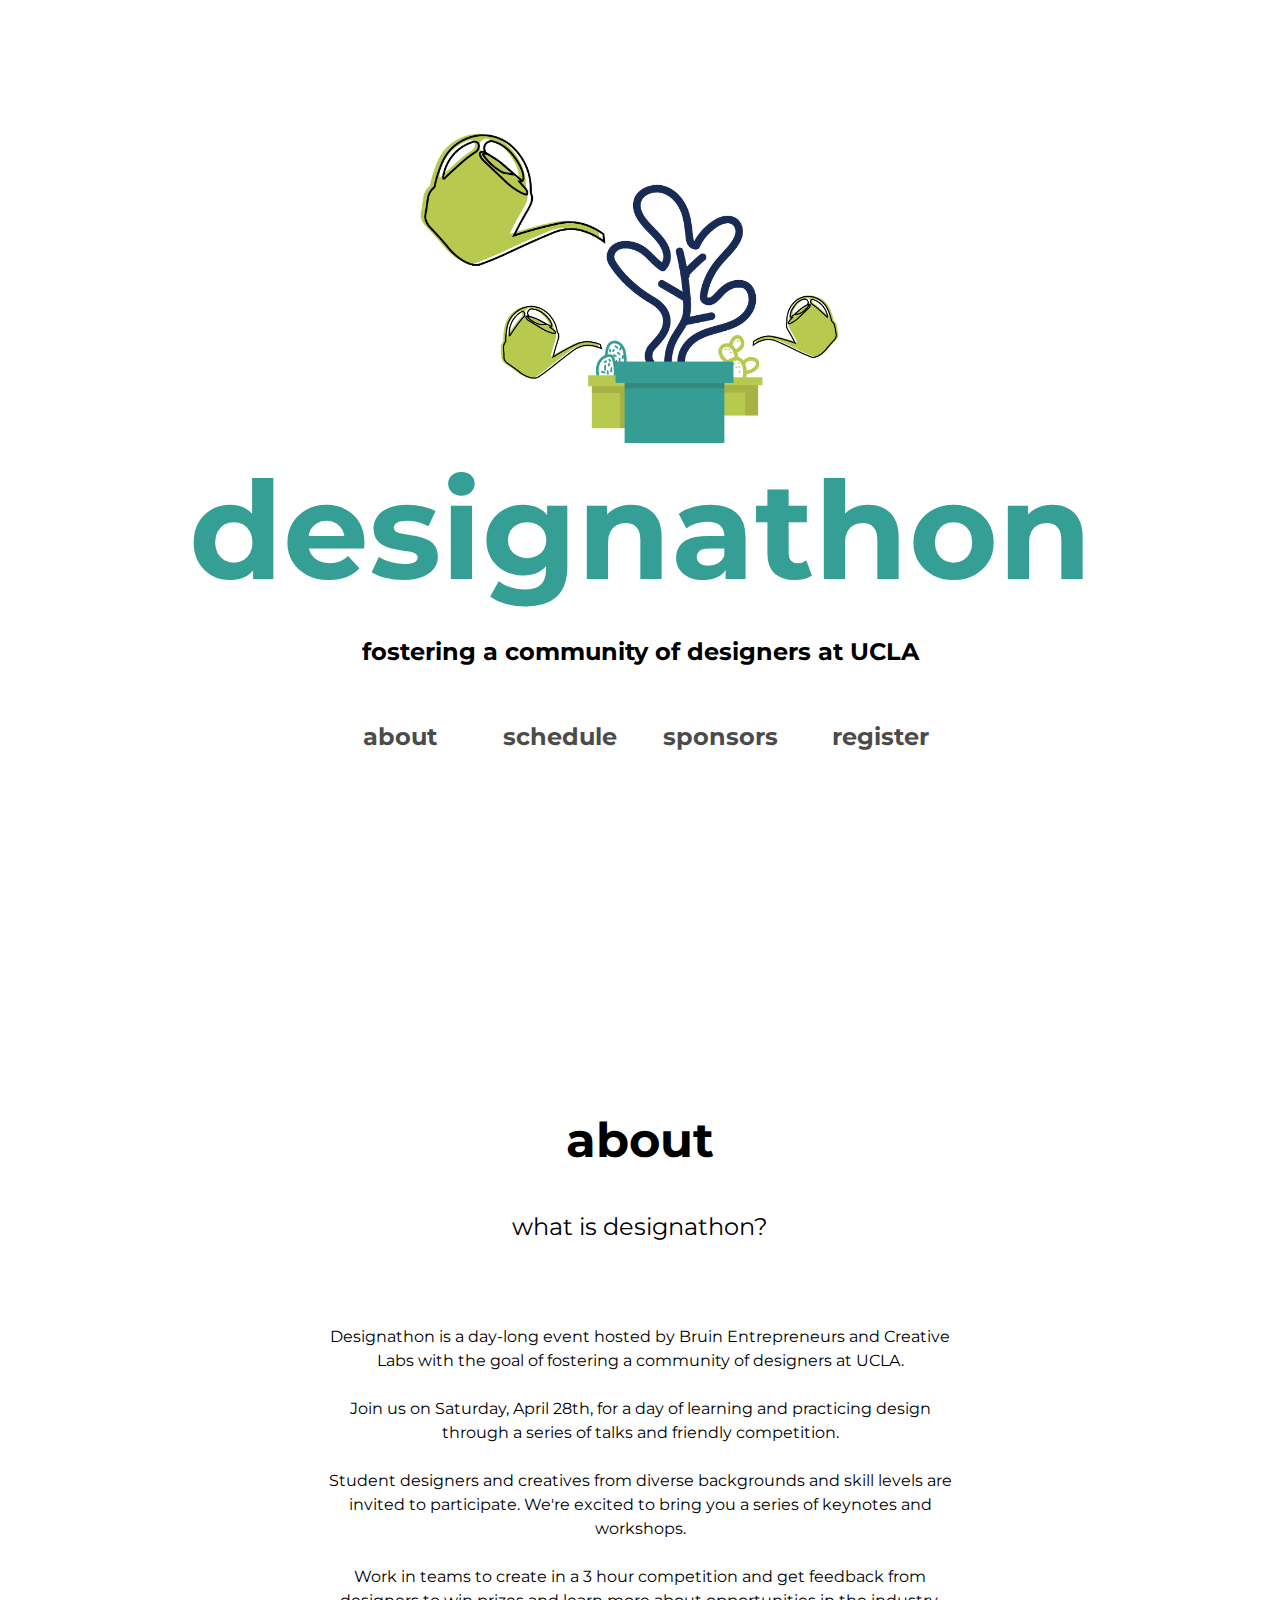
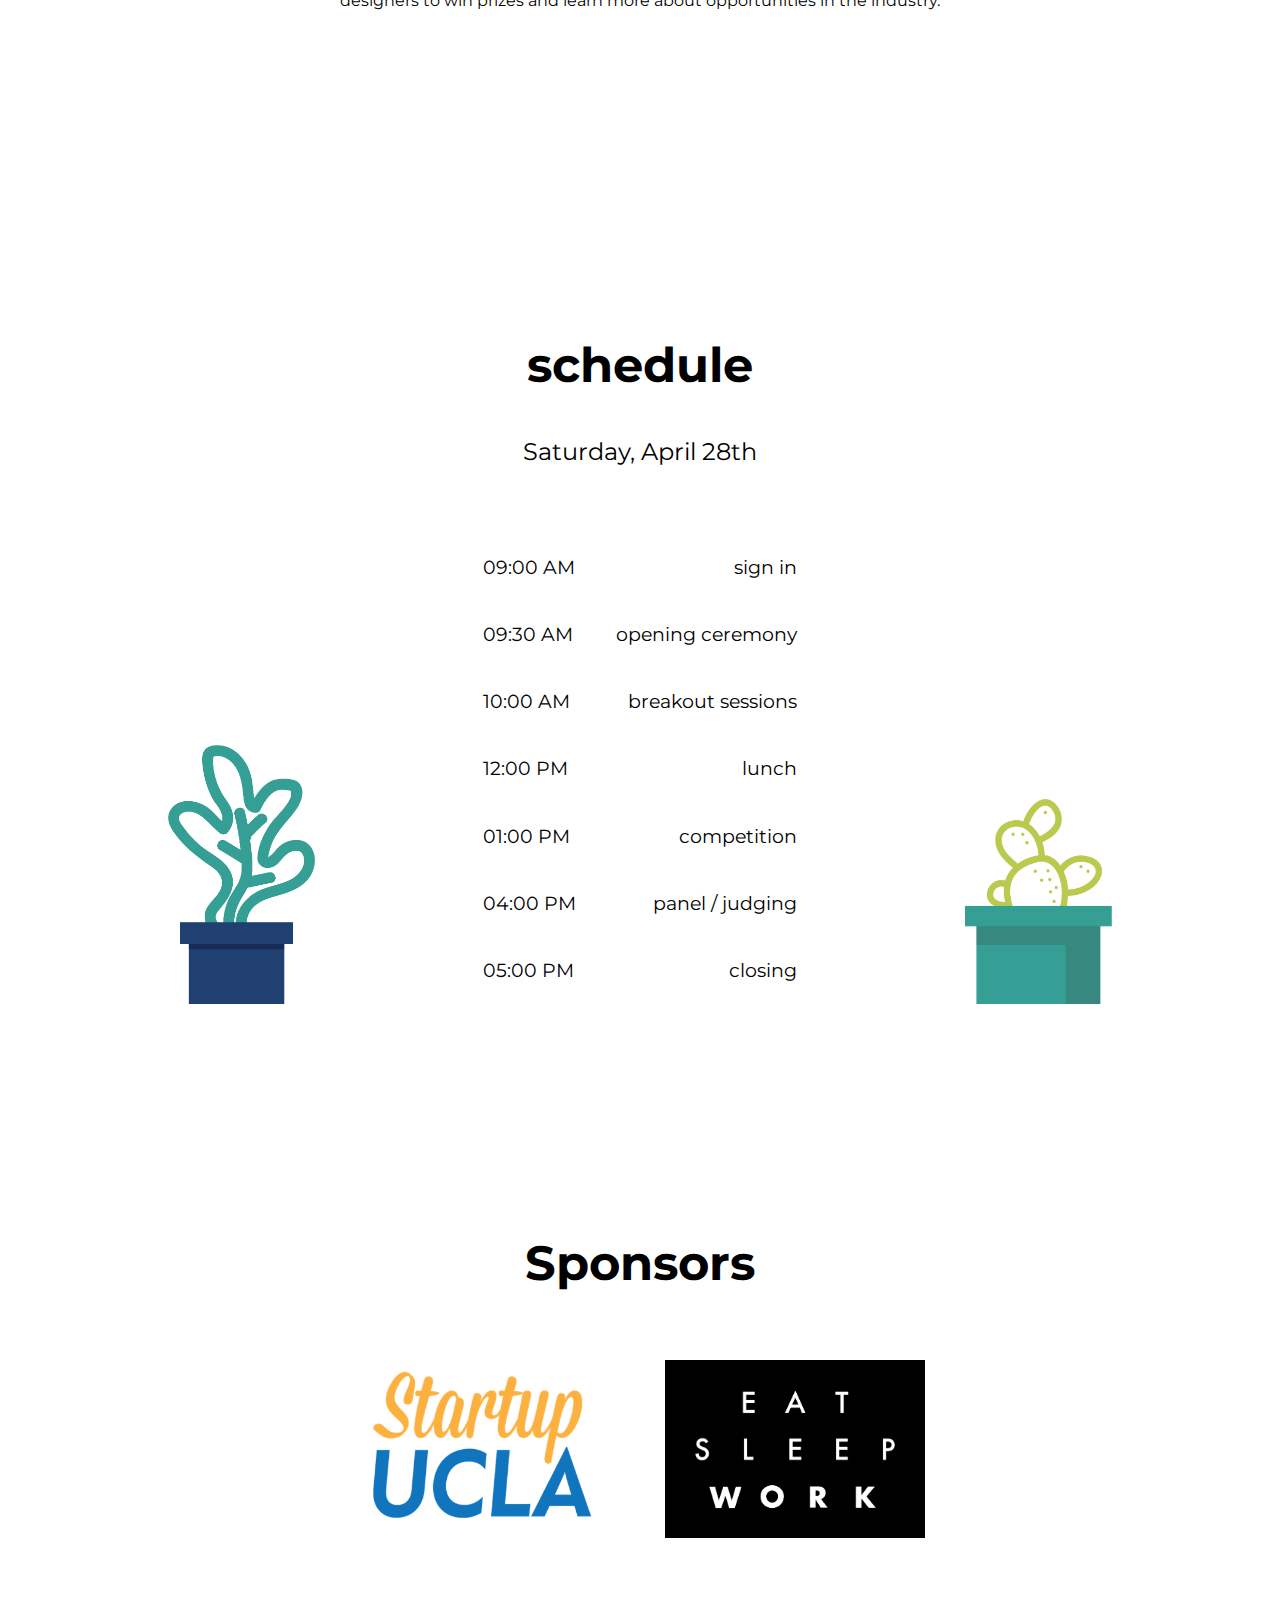
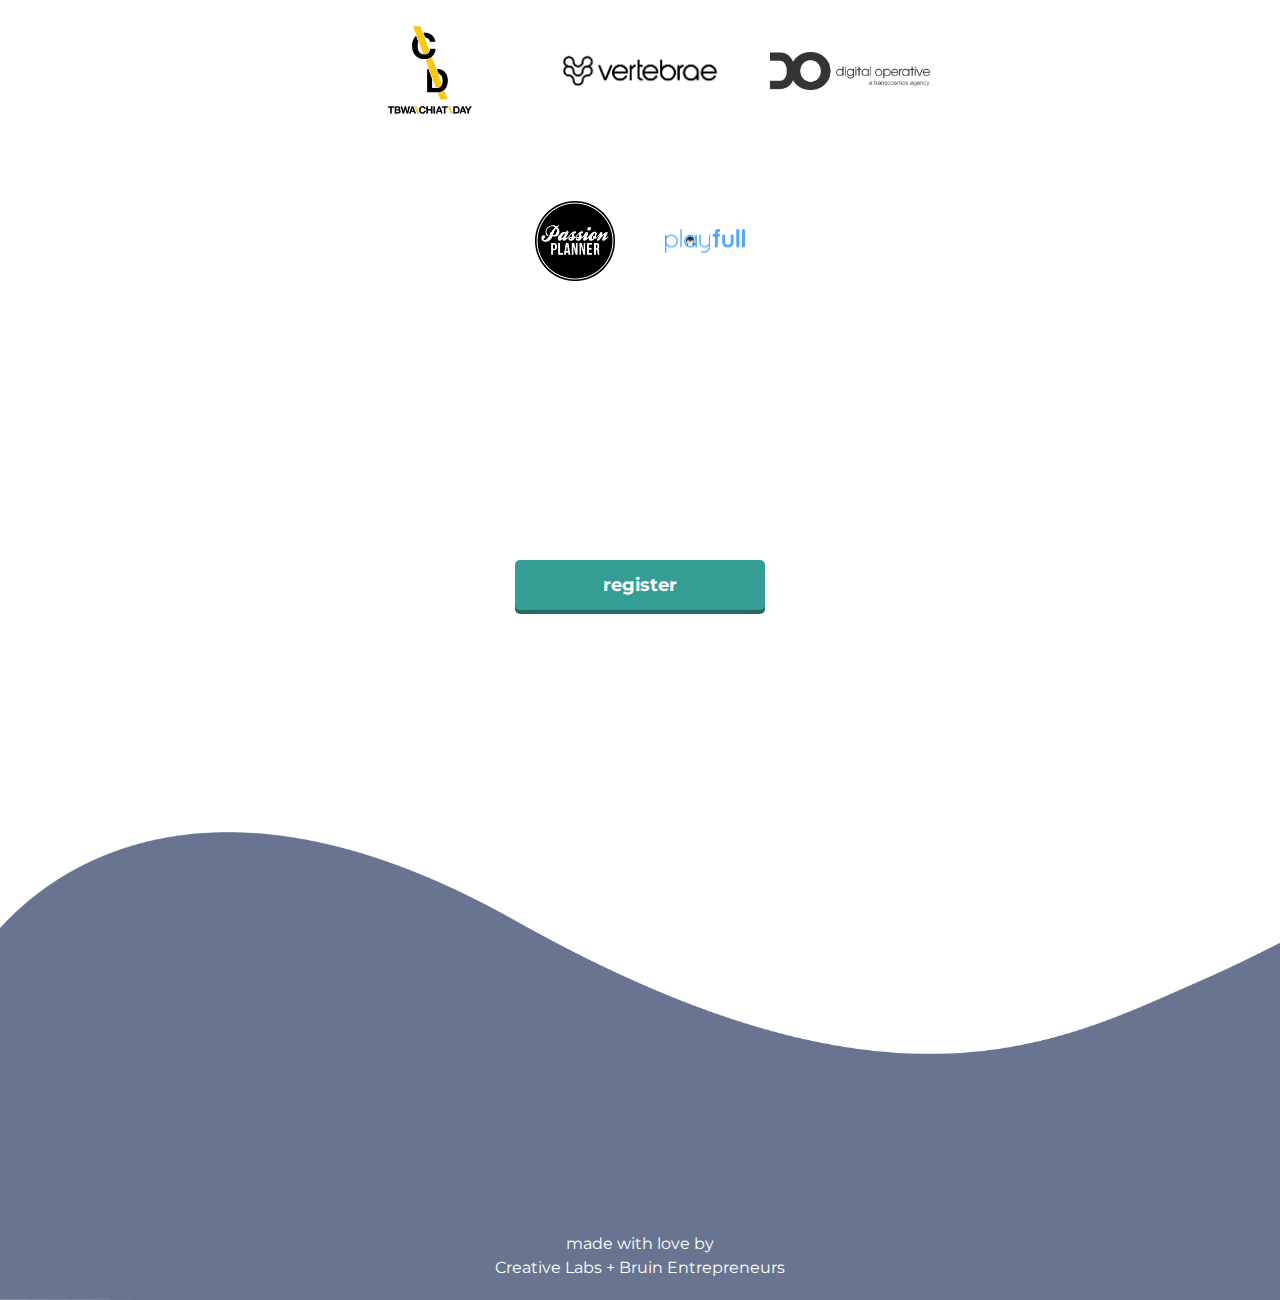
==== commit 929d5f90: "update header" ====
--- a/index.html
+++ b/index.html
@@ -12,7 +12,7 @@
 <body>
 	<div class="page">
 		<div>
-			<img id="headerimage" src="assets/plants1.png">
+			<img id="headerimage" src="assets/designathonheader.png">
 		</div>
 		<div>
 			<h1>designathon</h1>
--- a/style.css
+++ b/style.css
@@ -76,8 +76,8 @@
 }
 
 #headerimage {
-	width: 30vw; 
-	margin-top: 1em;
+	width: 45vw; 
+	margin-top: .1em;
 }
 
 #sponsorimage {
@@ -92,7 +92,6 @@
 		left: 50%;
 		position: relative;
 		margin: 0;
-		margin-top: 3rem;
 		transform: translate(-50%, 0);
 }
 
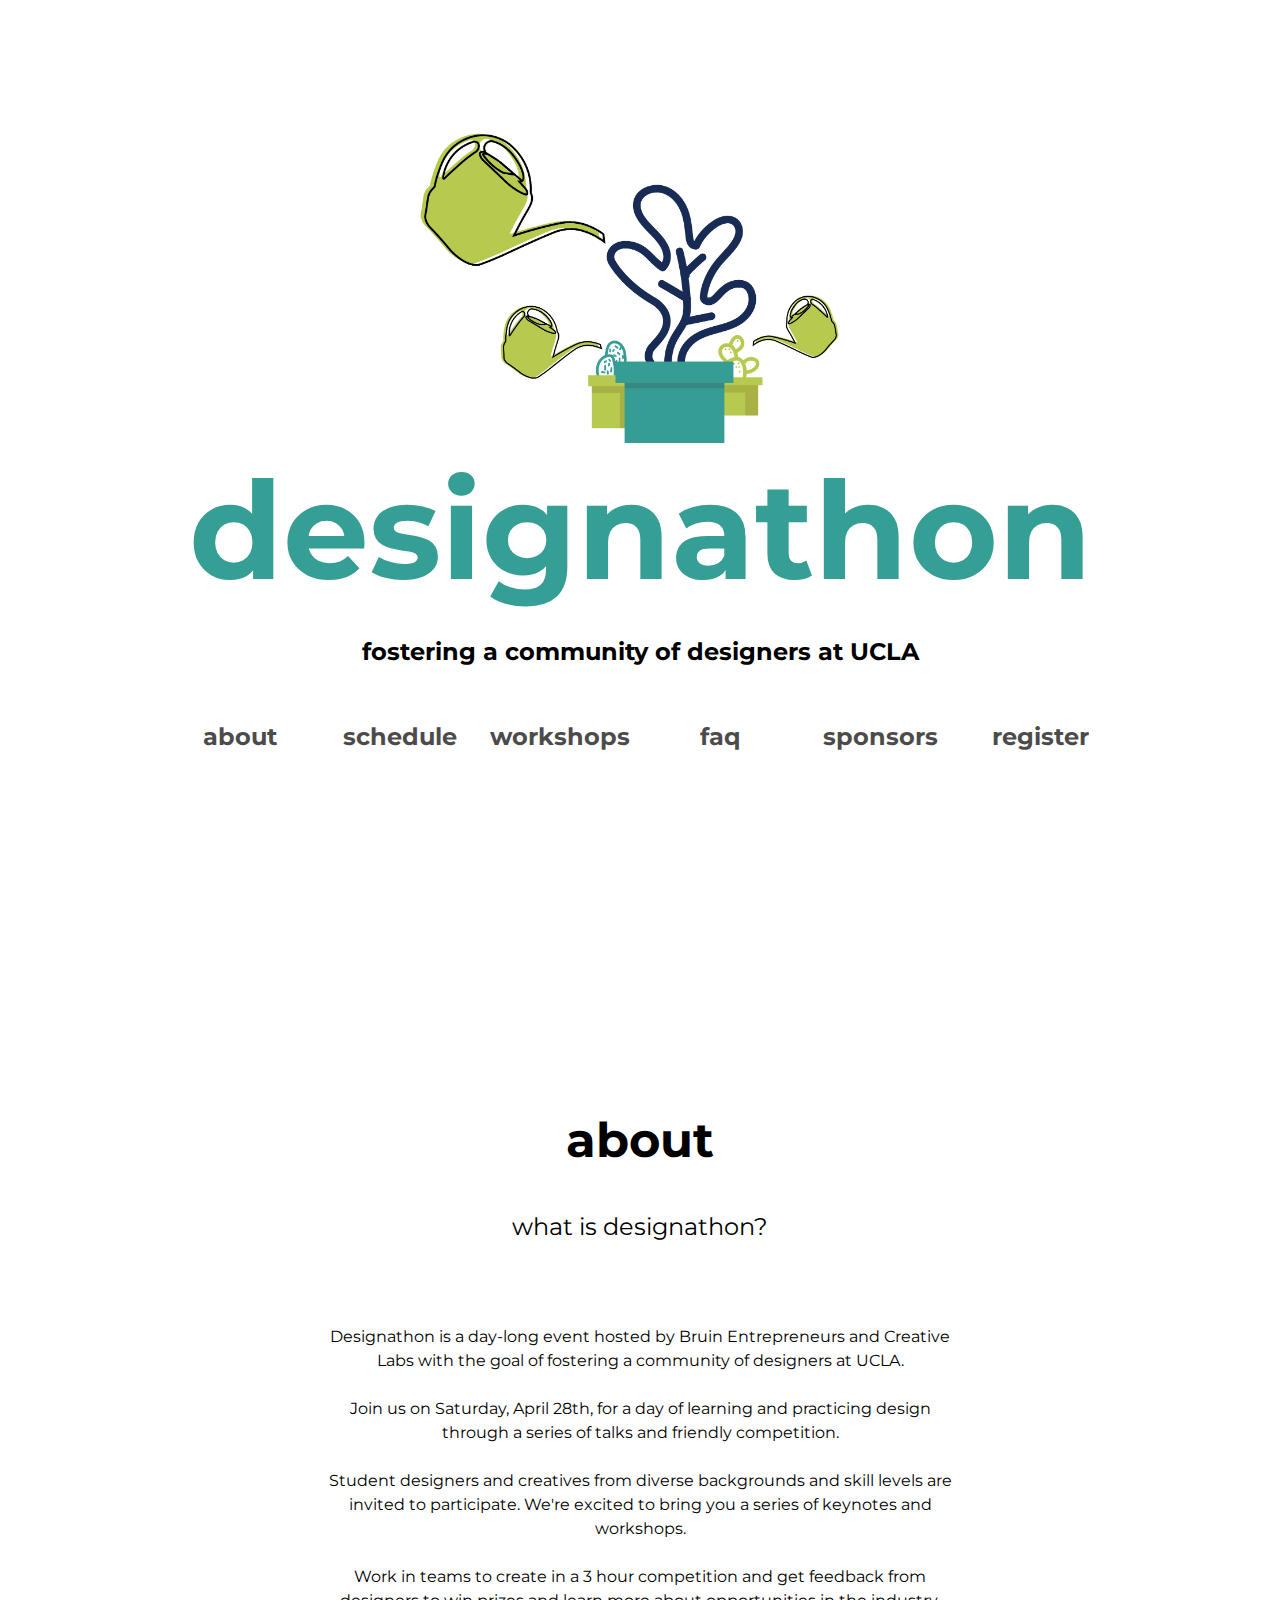
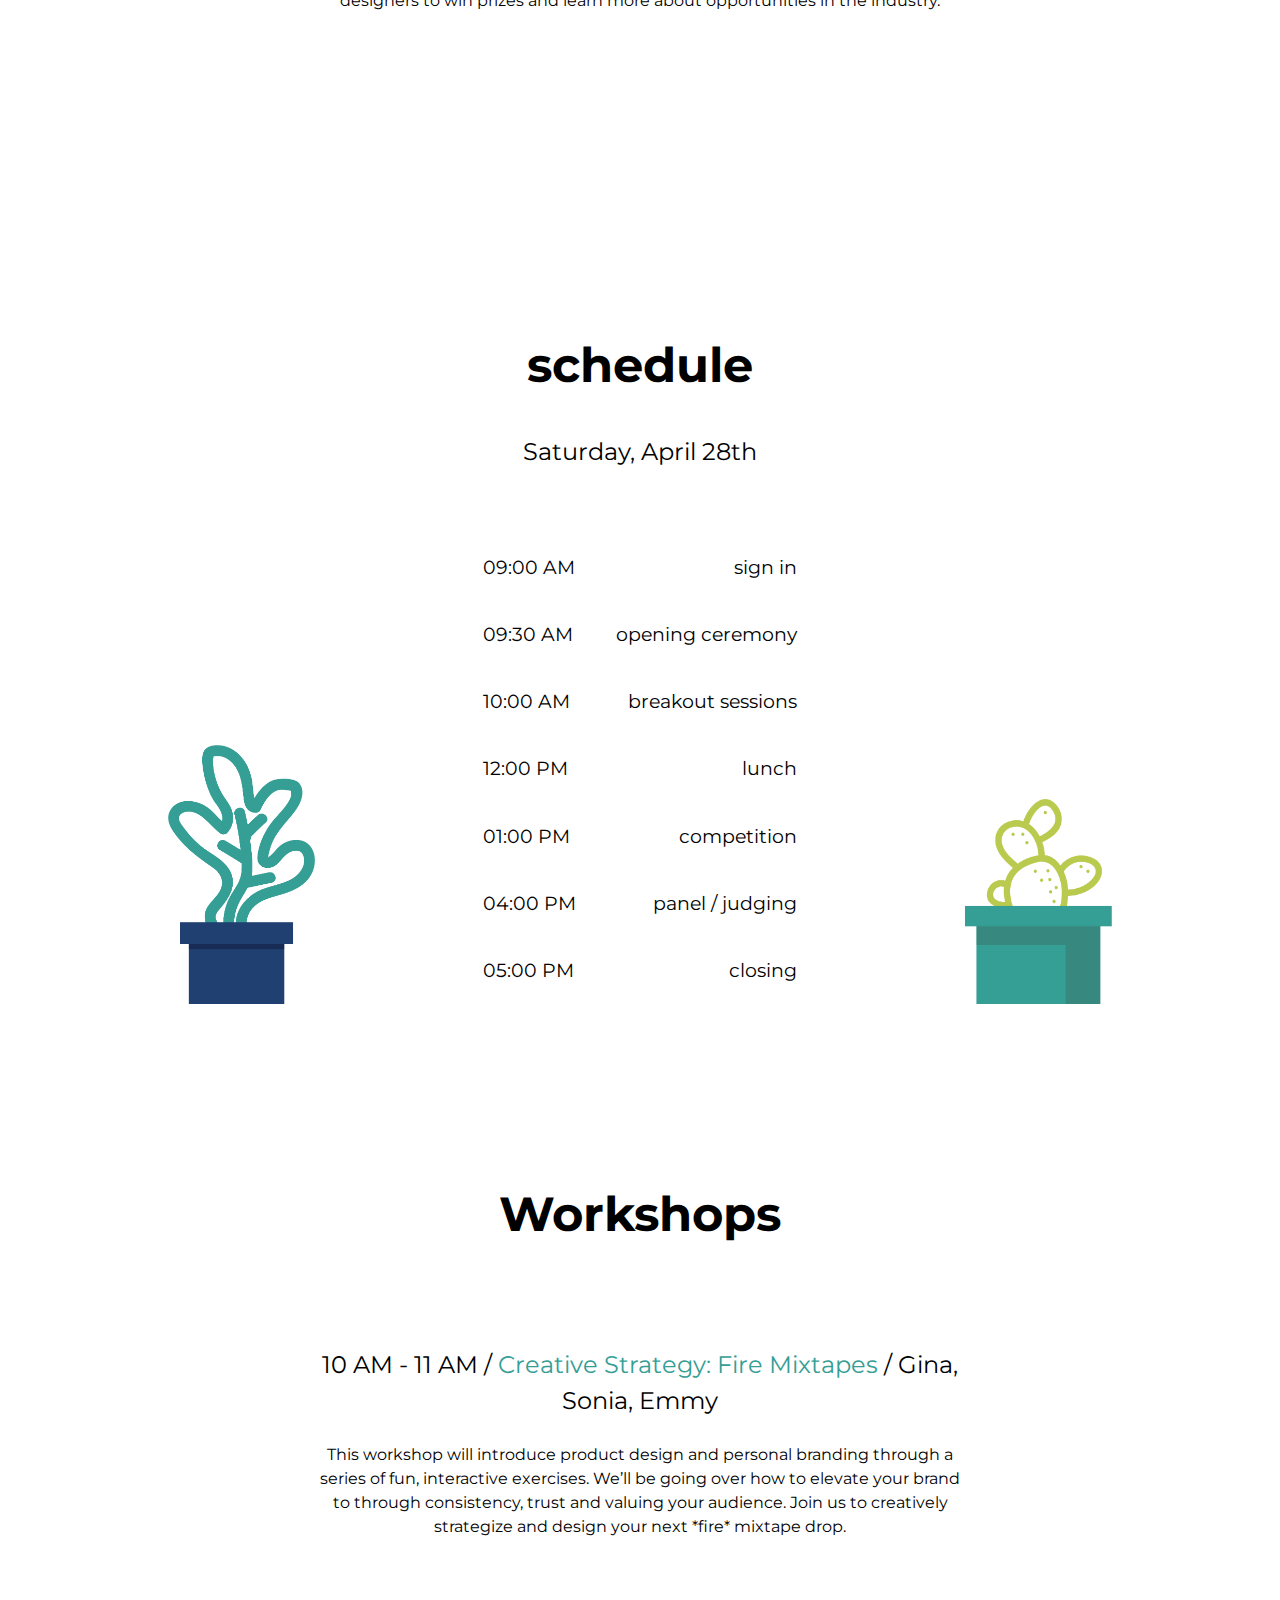
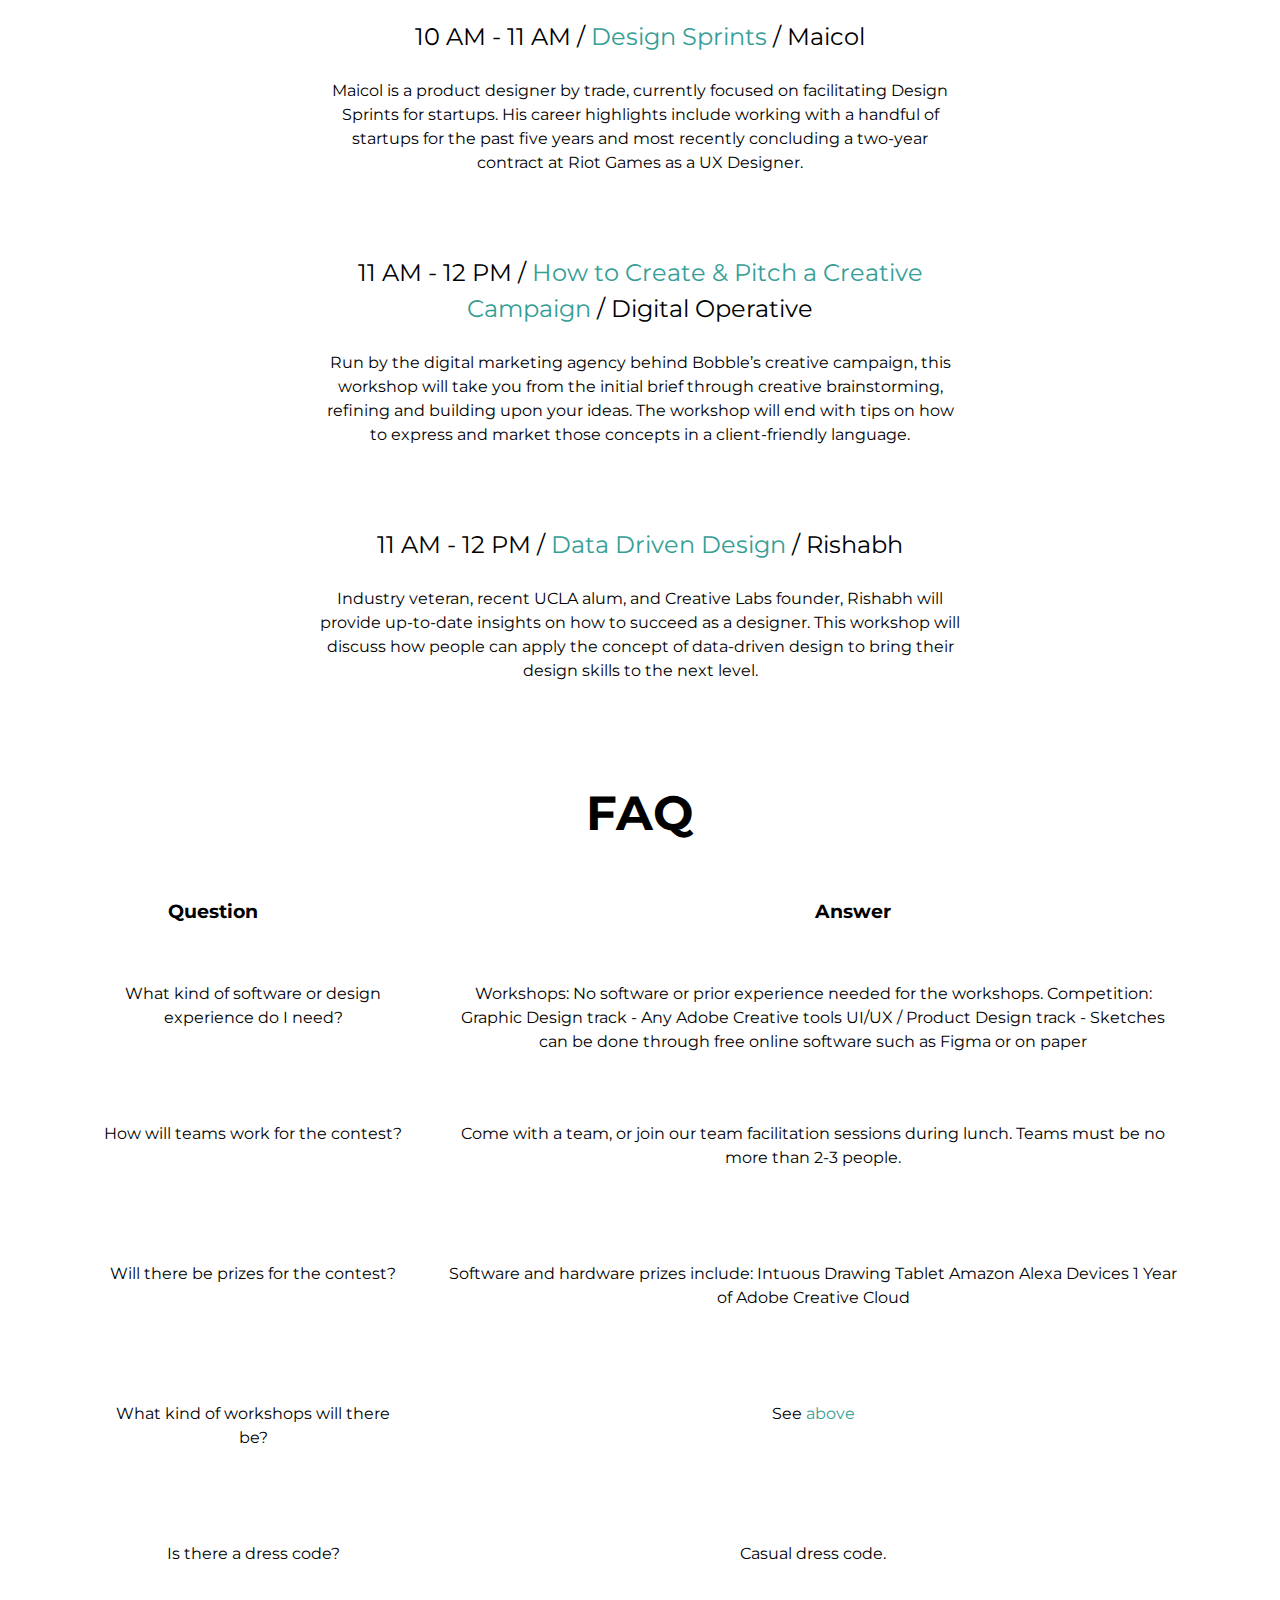
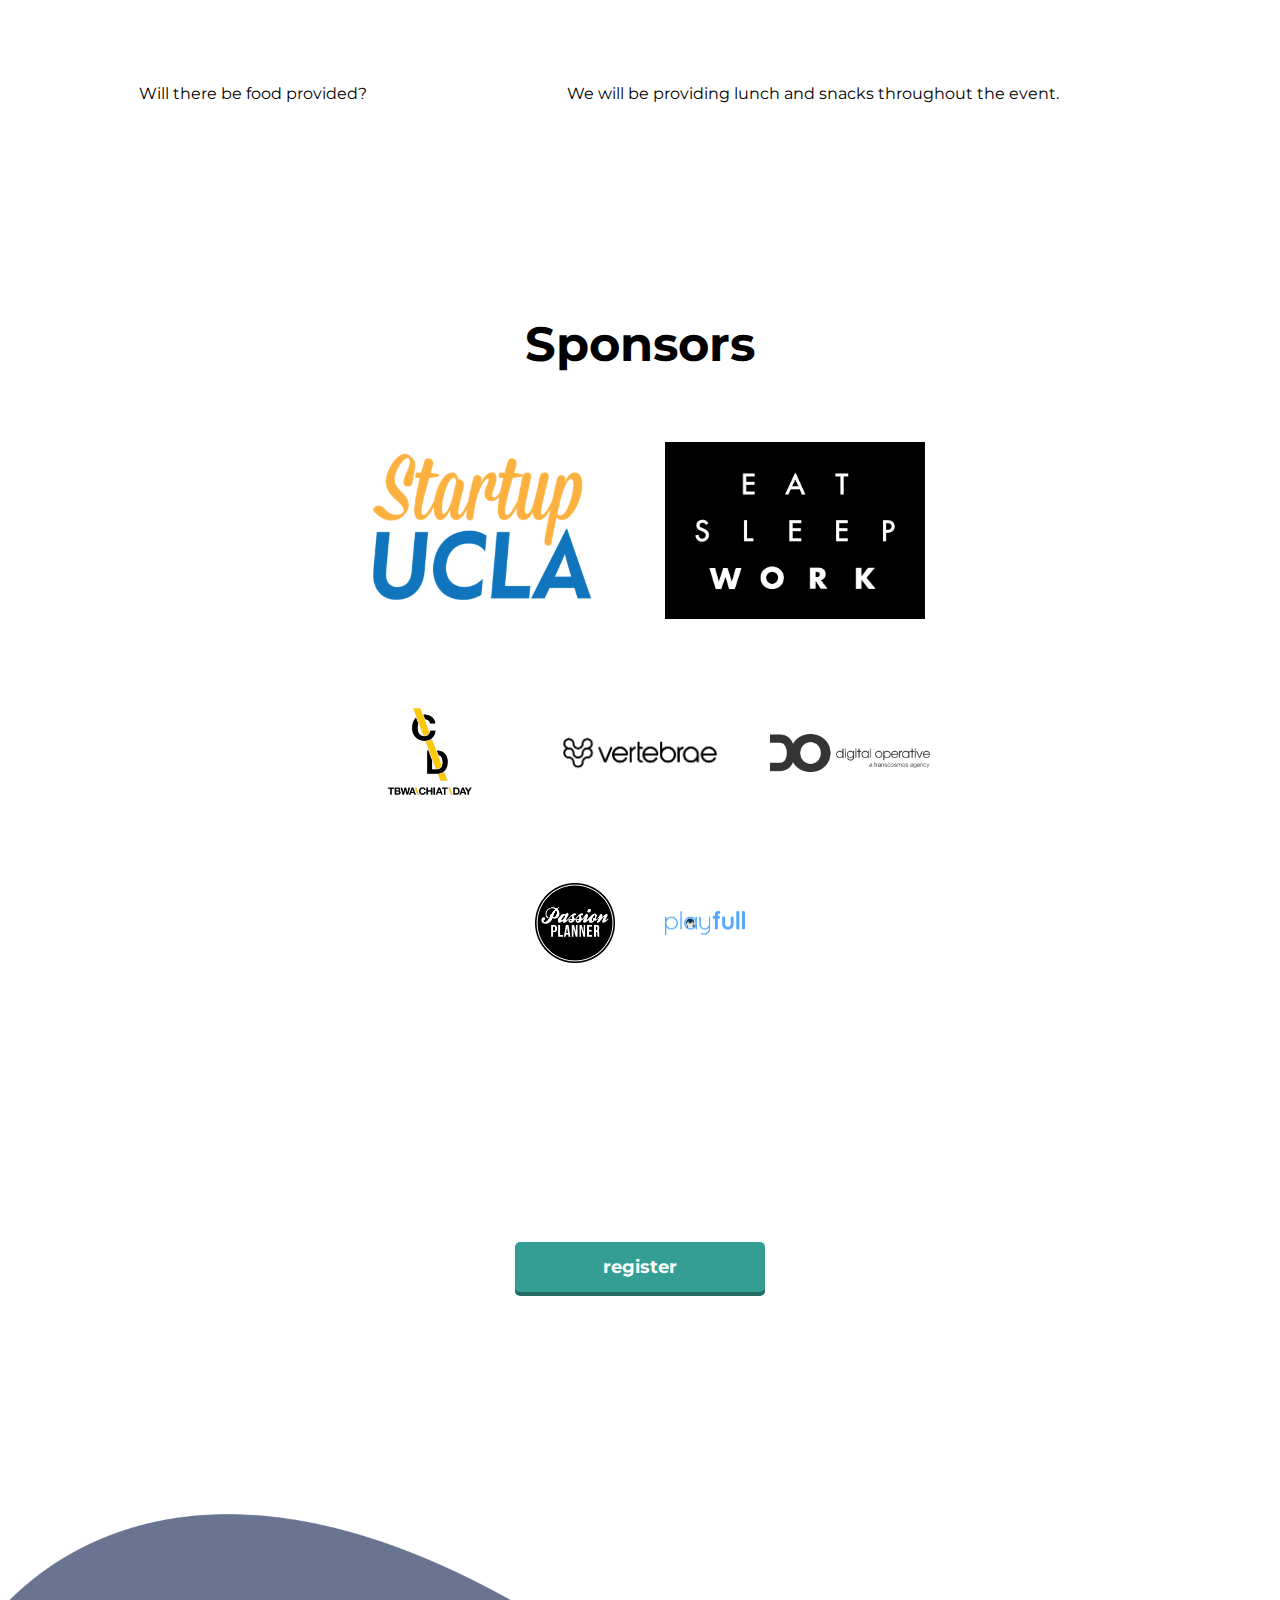
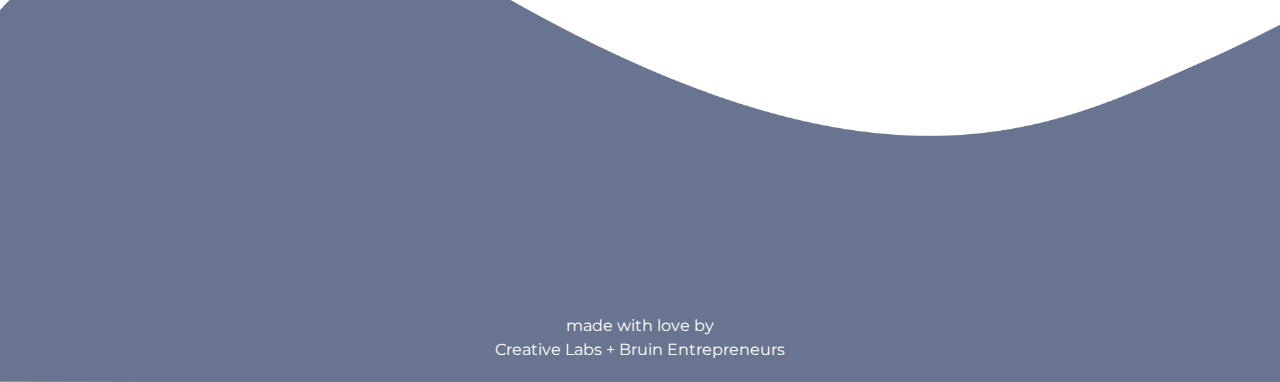
==== commit f621a5f8: "changes" ====
--- a/index.html
+++ b/index.html
@@ -23,6 +23,8 @@
 		<div id="links">
 			<h4 class="links_header" onclick="smoothScroll(document.getElementById('about'))">about</h4>
 			<h4 class="links_header" onclick="smoothScroll(document.getElementById('schedule'))">schedule</h4>
+			<h4 class="links_header" onclick="smoothScroll(document.getElementById('workshop'))">workshops</h4>
+			<h4 class="links_header" onclick="smoothScroll(document.getElementById('faq'))">faq</h4>
 			<h4 class="links_header" onclick="smoothScroll(document.getElementById('sponsors'))">sponsors</h4>
 			<h4 class="links_header" onclick="smoothScroll(document.getElementById('register'))">register</h4>
 		</div>
@@ -95,7 +97,78 @@
 			</div>
 		</div>
 	</div>
-
+	<div class="page" id="workshop">
+		<div>
+			<h2 style="text-align: center; margin-top: 85px">Workshops</h2>
+		</div>
+		<div class="text_container center" id="paragraph1">
+			<p id="title"> 10 AM - 11 AM / <span style="color: #359E95">Creative Strategy: Fire Mixtapes</span> / Gina, Sonia, Emmy</p>
+			<p>
+				This workshop will introduce product design and personal branding through a series of fun, interactive exercises. We’ll be going over how to elevate your brand to through consistency, trust and valuing your audience. Join us to creatively strategize and design your next *fire* mixtape drop.
+			</p>
+		</div>
+		<div class="text_container center" id="paragraph1">
+			<p id="title"> 10 AM - 11 AM / <span style="color: #359E95">Design Sprints</span> / Maicol</p>
+			<p>
+				Maicol is a product designer by trade, currently focused on facilitating Design Sprints for startups. His career highlights include working with a handful of startups for the past five years and most recently concluding a two-year contract at Riot Games as a UX Designer.
+			</p>
+		</div>
+		<div class="text_container center" id="paragraph1">
+			<p id="title"> 11 AM - 12 PM / <span style="color: #359E95">How to Create & Pitch a Creative Campaign</span> / Digital Operative</p>
+			<p>
+				Run by the digital marketing agency behind Bobble’s creative campaign, this workshop will take you from the initial brief through creative brainstorming, refining and building upon your ideas. The workshop will end with tips on how to express and market those concepts in a client-friendly language.
+			</p>
+		</div>
+		<div class="text_container center" id="paragraph1">
+			<p id="title"> 11 AM - 12 PM / <span style="color: #359E95">Data Driven Design</span> / Rishabh</p>
+			<p>
+				Industry veteran, recent UCLA alum, and Creative Labs founder, Rishabh will provide up-to-date insights on how to succeed as a designer. This workshop will discuss how people can apply the concept of data-driven design to bring their design skills to the next level.
+			</p>
+		</div>
+	</div>
+
+	<h2 style="text-align: center; margin-top: 85px">FAQ</h2>
+
+	<div class="page faq" id="faq">
+
+		<div class="question-col">
+			<h3> Question </h3>
+			<p> What kind of software or design experience do I need? </p>
+			<p> How will teams work for the contest?</p>
+			<p> Will there be prizes for the contest? </p>
+			<p> What kind of workshops will there be? </p>
+			<p> Is there a dress code? </p>
+			<p> Will there be food provided? </p>
+		</div>
+		<div class="answer-col">
+			<h3> Answer </h3>
+			<p> Workshops:
+				No software or prior experience needed for the workshops.
+
+				Competition:
+				Graphic Design track - Any Adobe Creative tools
+				UI/UX / Product Design track - Sketches can be done through free online software such as Figma or on paper 
+			</p>
+			<p>
+				Come with a team, or join our team facilitation sessions during lunch. Teams must be no more than 2-3 people.
+			</p>
+			<p>
+				Software and hardware prizes include:
+				Intuous Drawing Tablet
+				Amazon Alexa Devices
+				1 Year of Adobe Creative Cloud
+			</p>
+			<p>
+				See <a style="color: #359E95" href="#workshop"> above </a>
+			</p>
+			<p>
+				Casual dress code.
+			</p>
+			<p>
+				We will be providing lunch and snacks throughout the event.
+			</p>
+		</div>
+	</div>
 	<div class="page" id="sponsors">
 		<h2>Sponsors</h2>
 		<div class="sponsor-container">
--- a/style.css
+++ b/style.css
@@ -88,7 +88,7 @@
 #links {
 	text-align: center;	
 	display: flex;
-		width: 50%;
+		width: 75%;
 		left: 50%;
 		position: relative;
 		margin: 0;
@@ -279,8 +279,37 @@
     left: 16px;*/
 
 }
-
+.faq {
+	display: flex;
+	flex-direction: row;
+	
+}
+
+.faq .question-col {
+	flex: 1;
+	display: flex;
+	flex-direction: column;
+}
+
+.faq .question-col p {
+	flex: 1;
+	margin: 40px 20px 10px 100px;
+}
+
+.faq .answer-col {
+	flex: 2;
+	display: flex;
+	flex-direction: column;
+}
+
+.faq .answer-col p {
+	flex: 1;
+	margin: 40px 100px 10px 20px;
+}
 @media only screen and (max-width:1004px)  { 
+	#headerimage{
+		width: 60vw;
+	}
 	#schedule_container {
 		flex: 8;
 	}
@@ -299,9 +328,21 @@
 	.half {
 		height: 65vh;
 	}
+	.faq .question-col p {
+		margin: 5px 20px 5px 60px;
+	}
+
+	.faq .answer-col p {
+		margin: 5px 60px 5px 20px;
+	}
+
 }
 
 @media only screen and (max-width: 600px) {
+	#headerimage{
+		width: 88vw;
+	}
+
 	.schedule_row {
 		font-size: 1.2rem;
 	}
@@ -353,7 +394,14 @@
 		max-width: 60px;
 		max-height: 60px;
 	}
-}
-
-
-
+	.faq .question-col p {
+		margin: 34px 20px 15px 20px;
+	}
+
+	.faq .answer-col p {
+		margin: 23px 20px 5px 20px;
+	}
+}
+
+
+
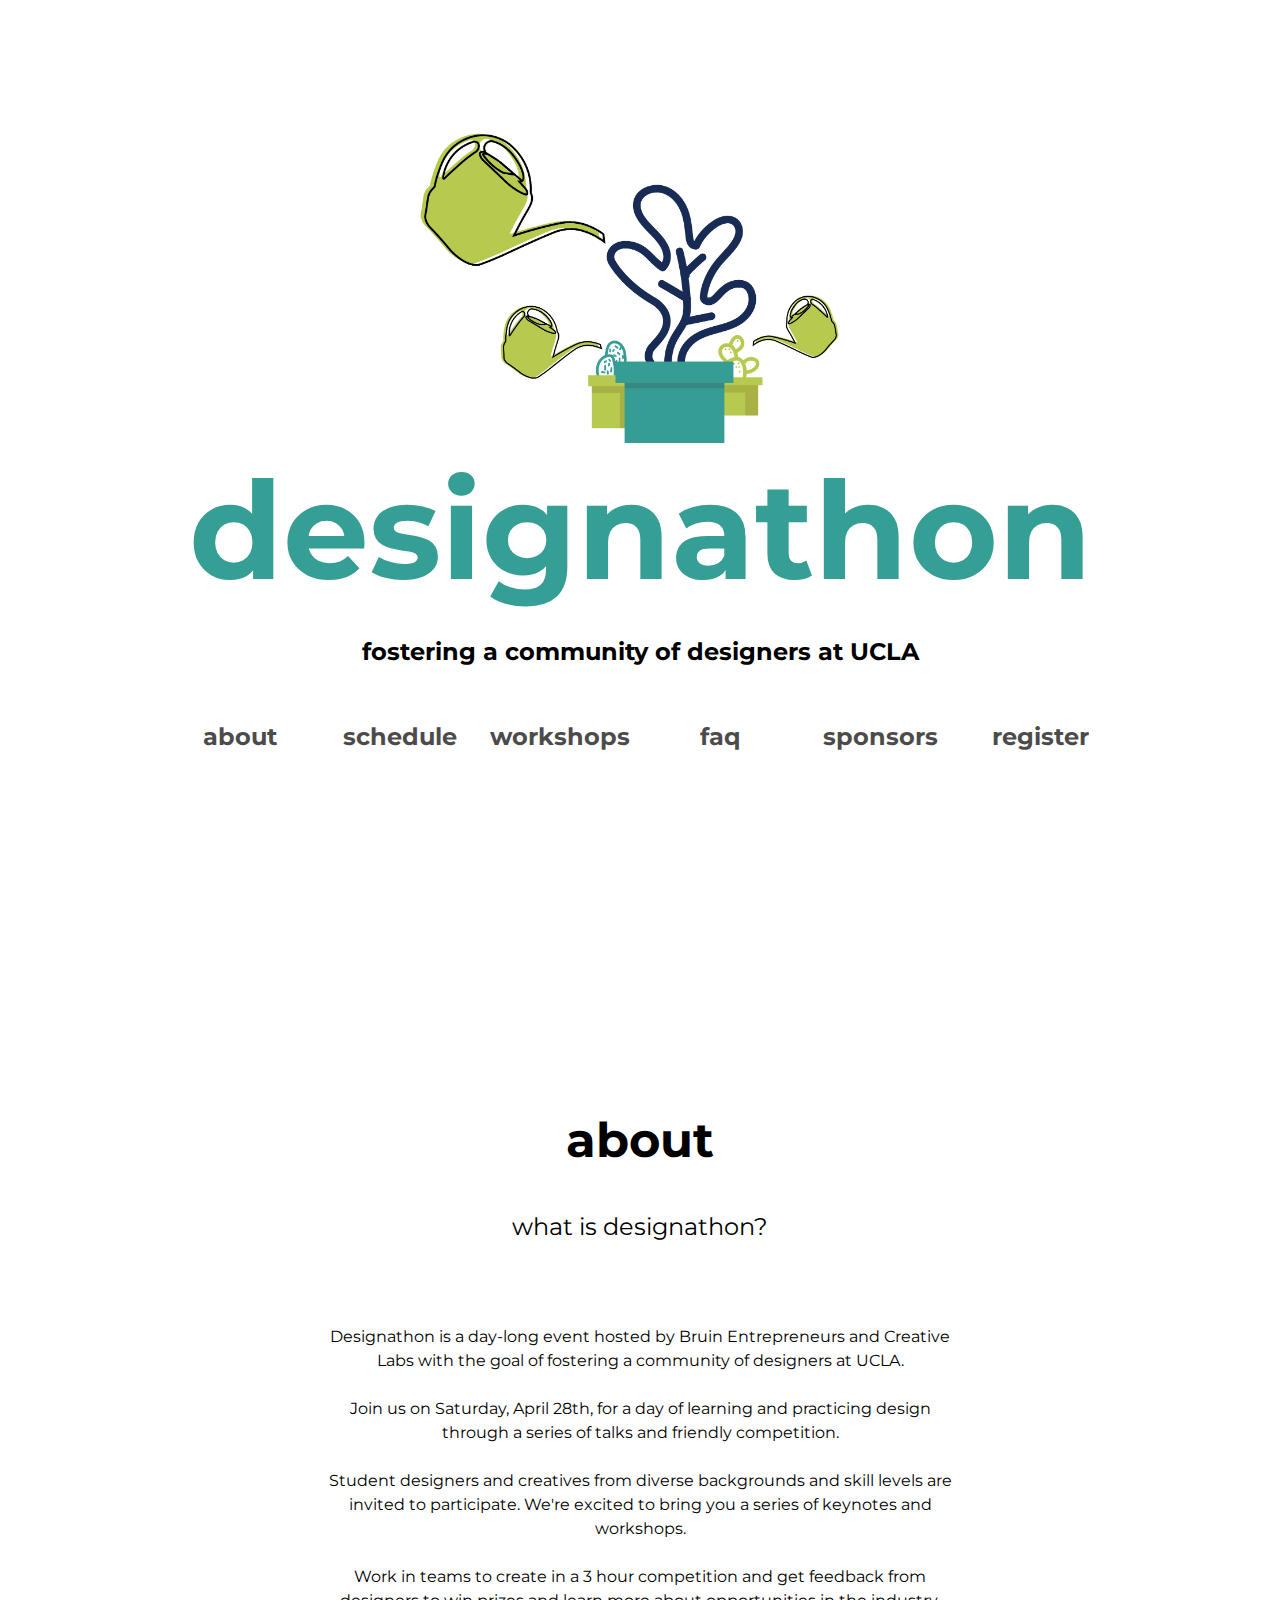
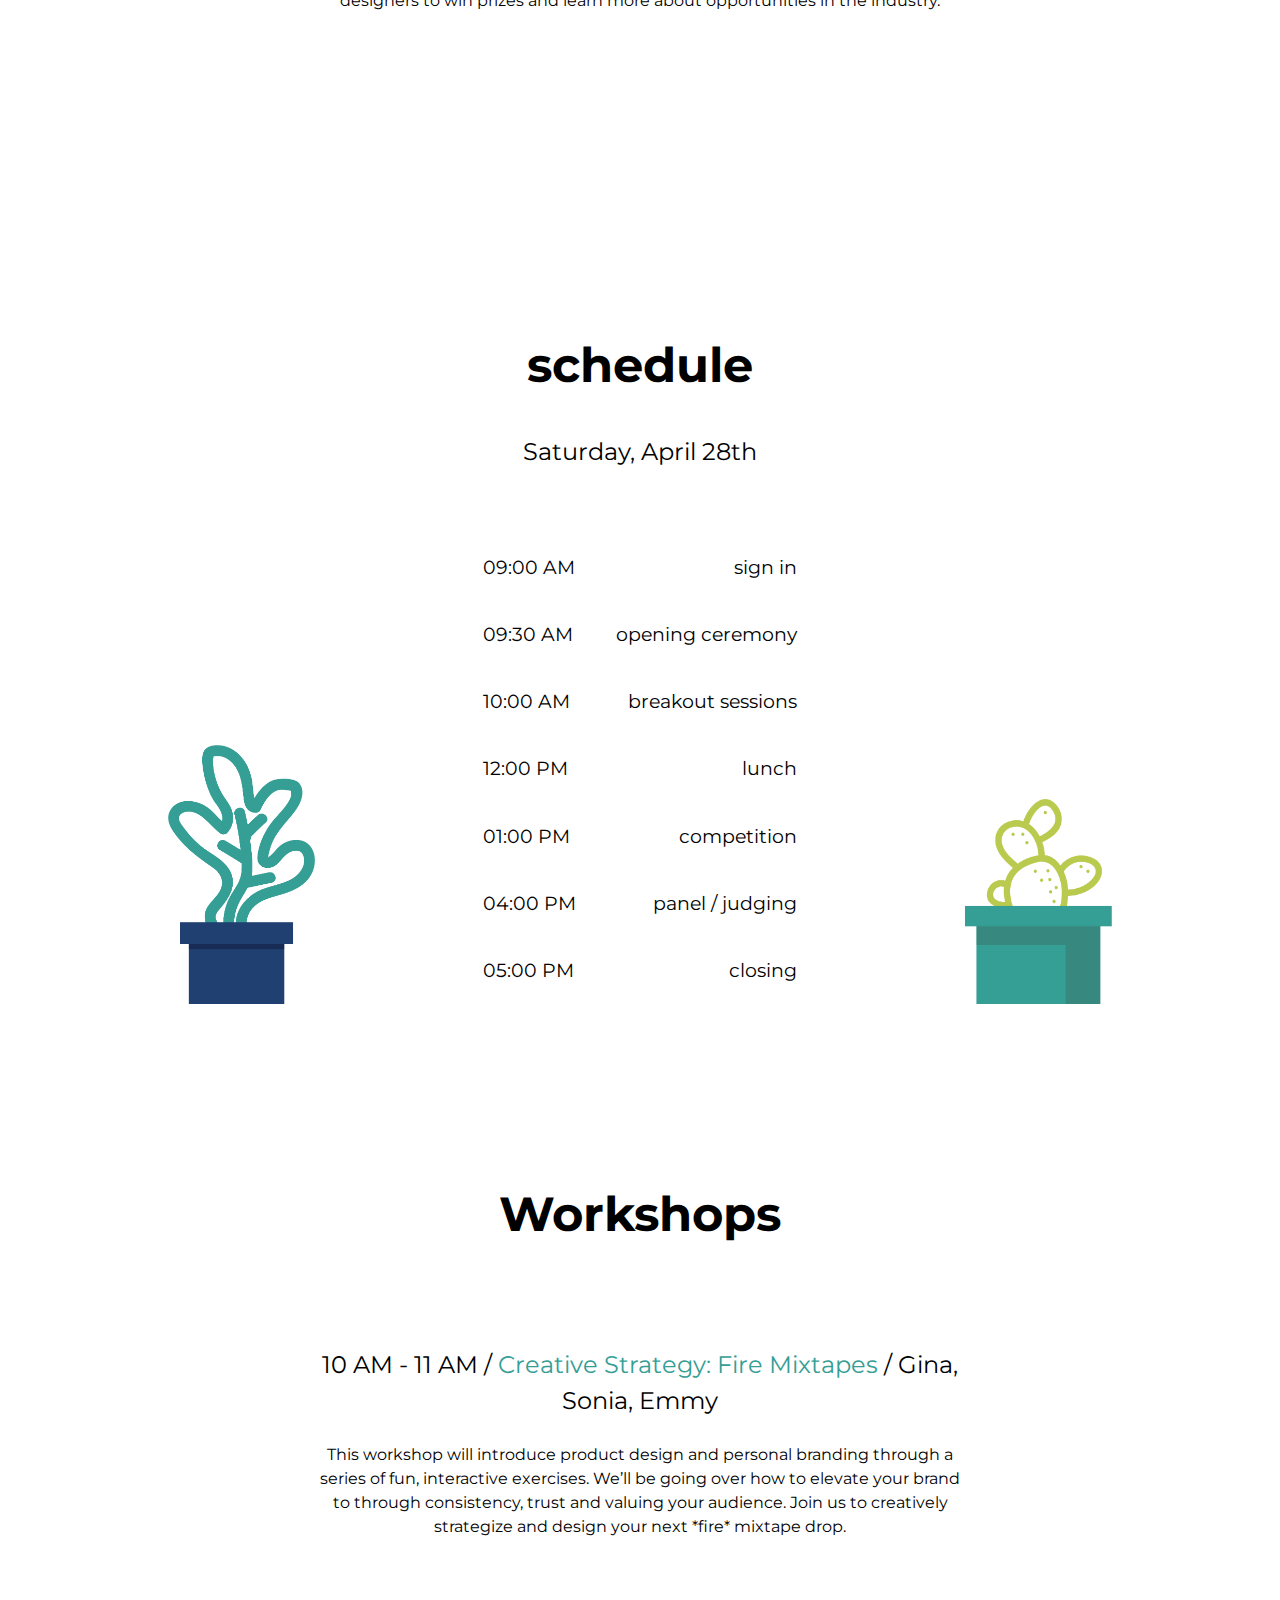
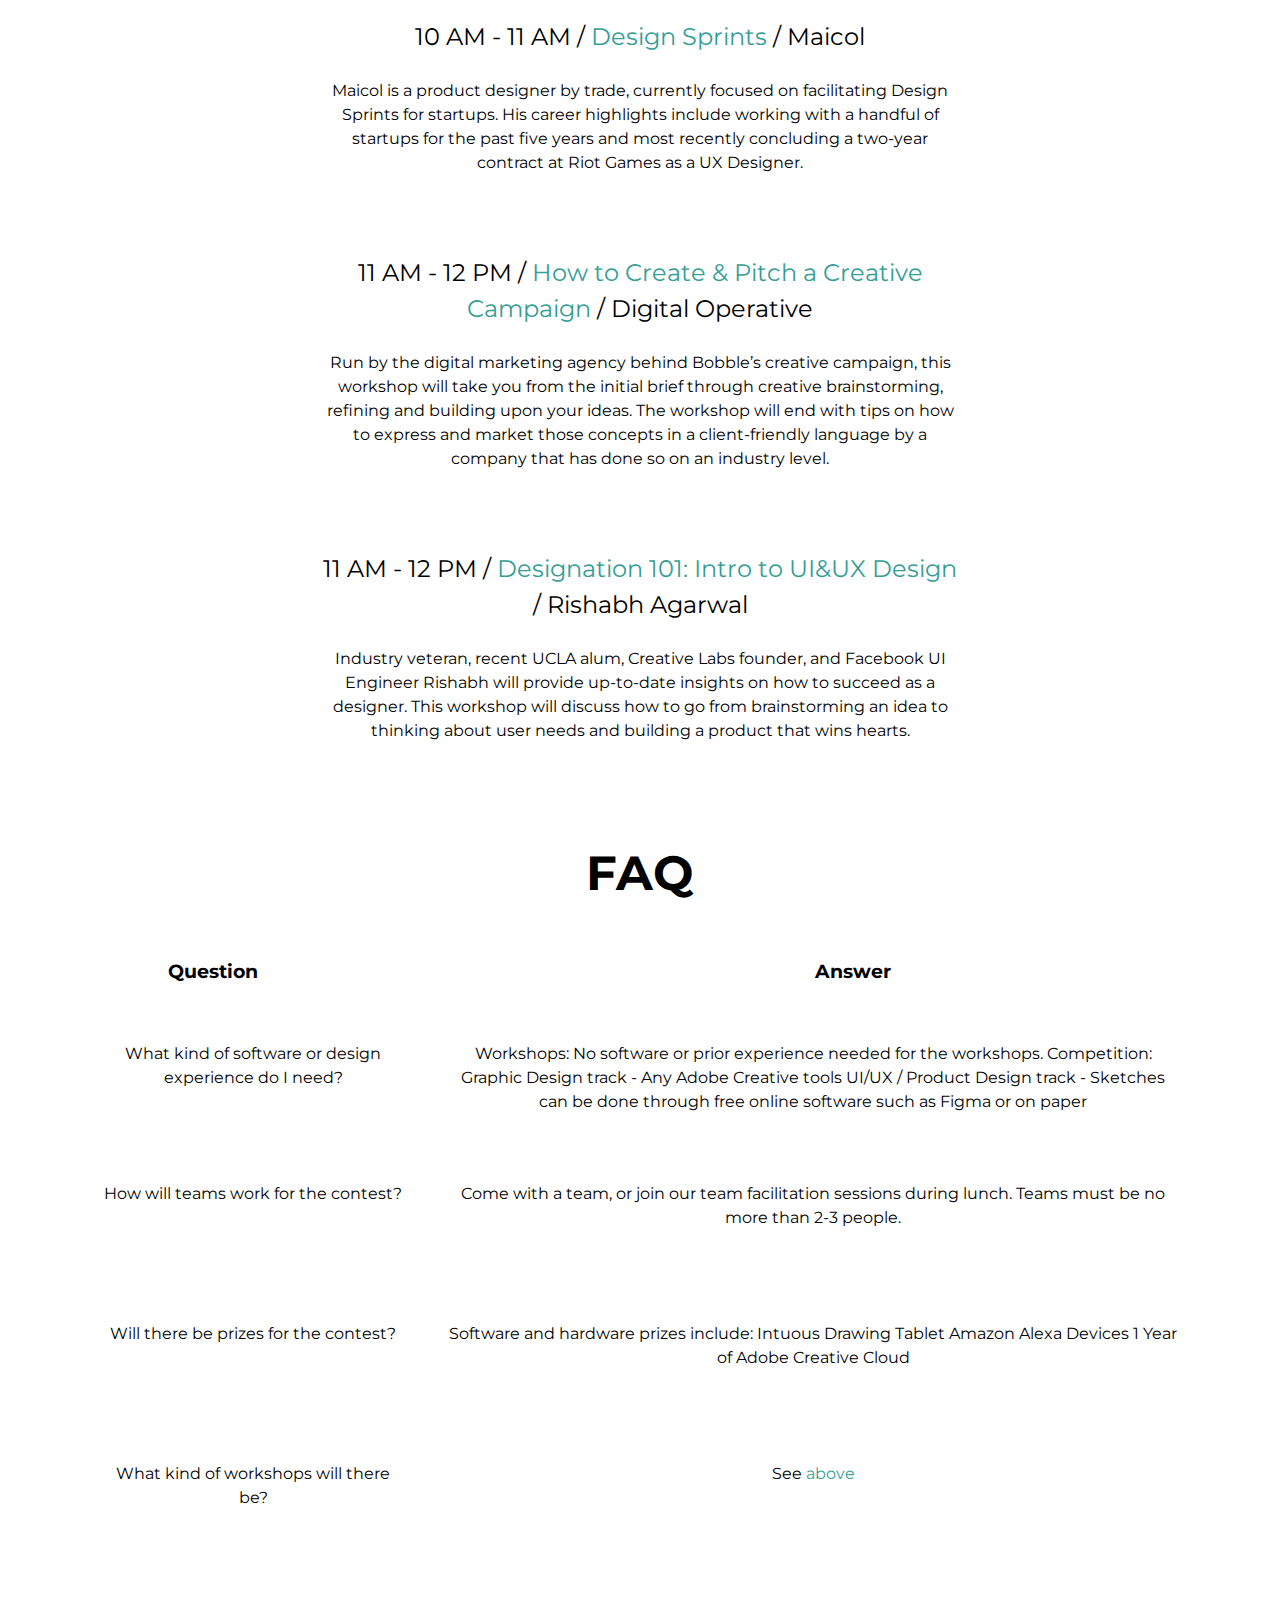
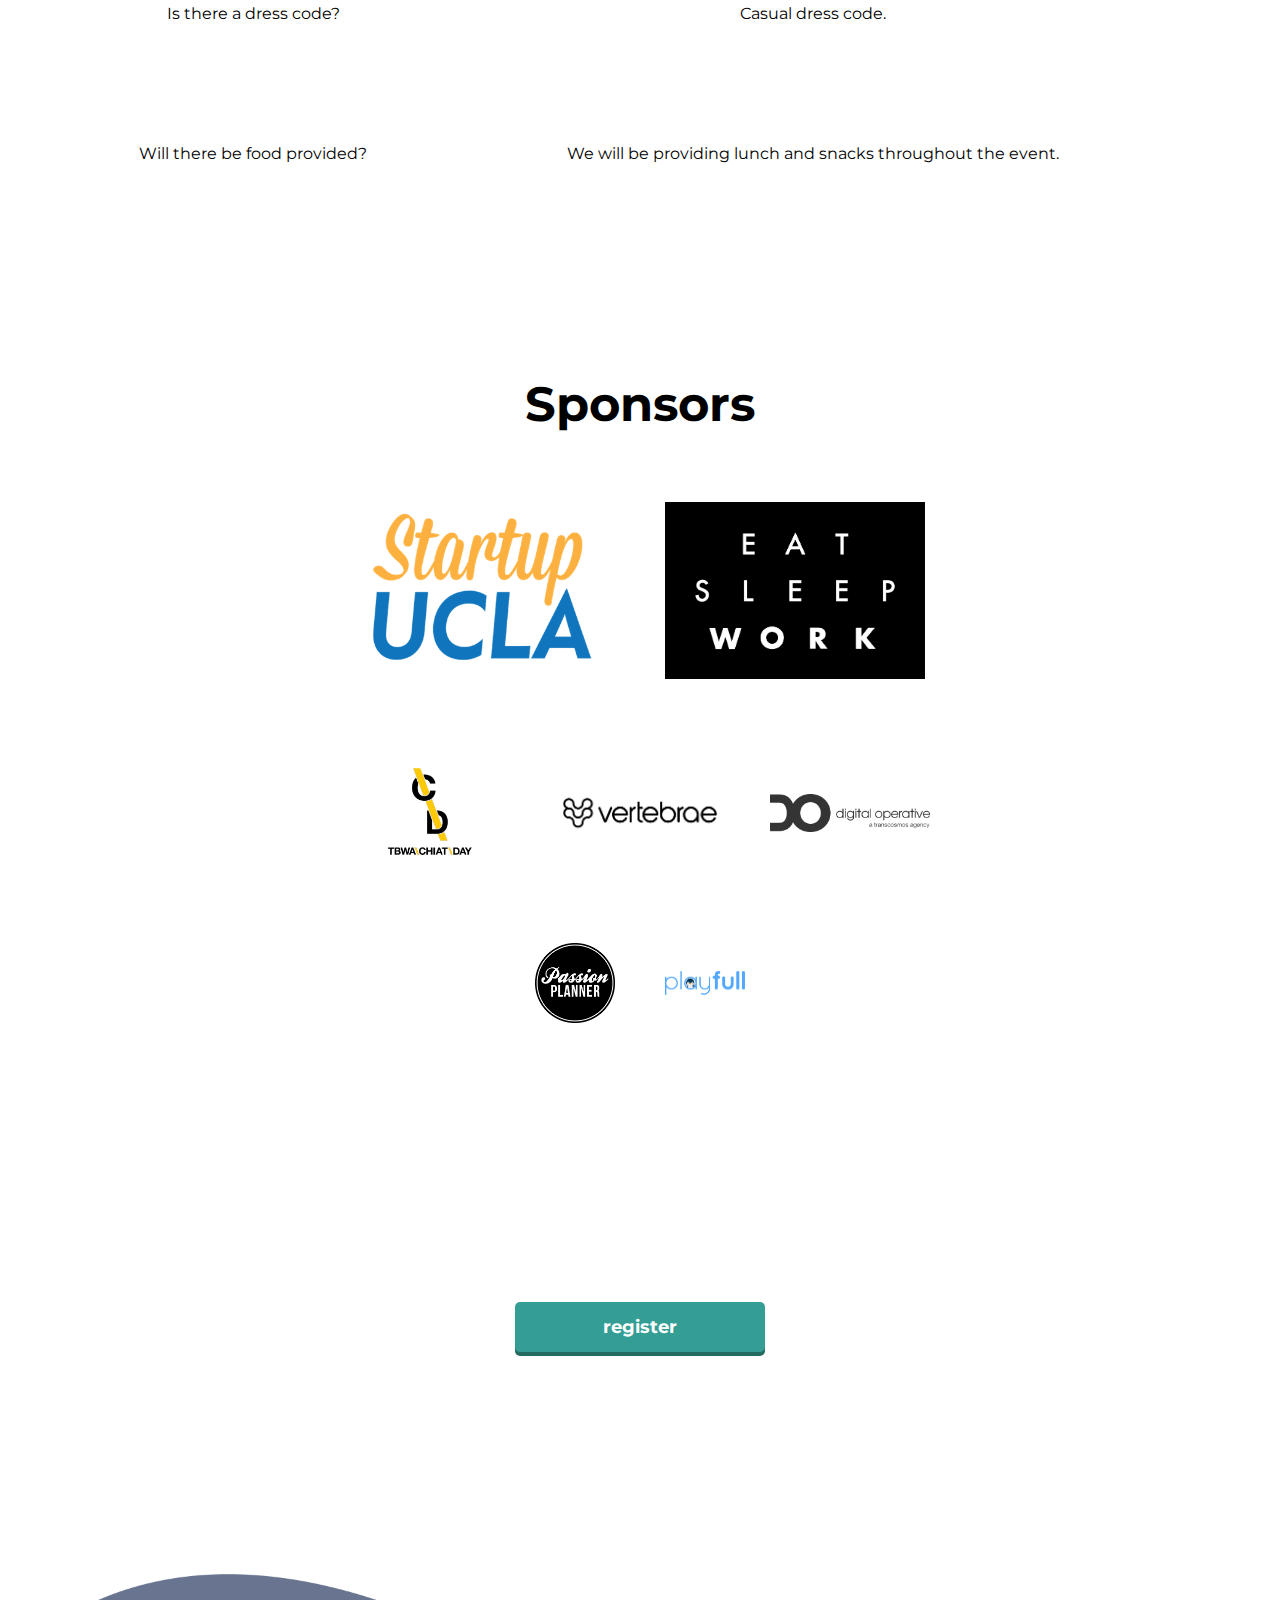
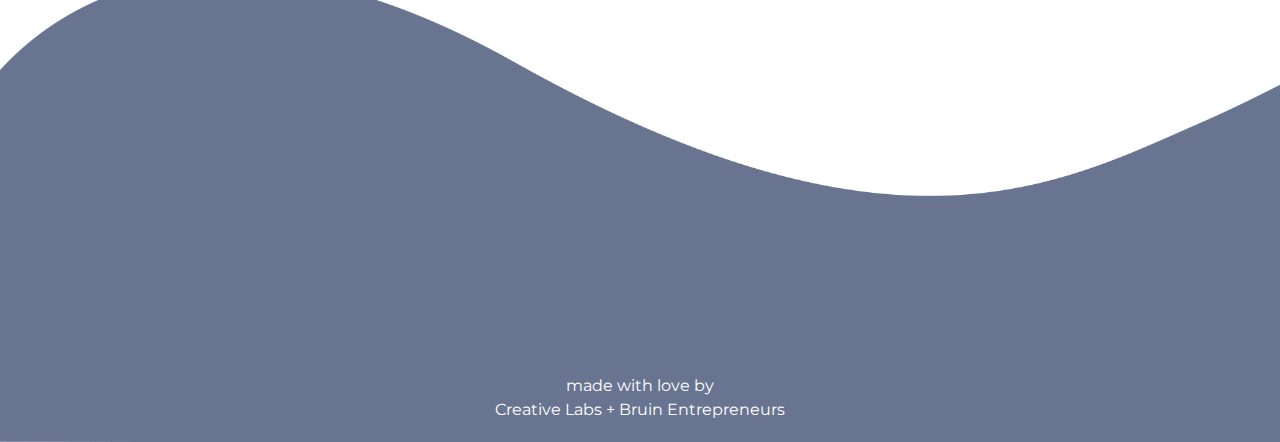
==== commit 4cd2615b: "edit rishabh" ====
--- a/index.html
+++ b/index.html
@@ -116,13 +116,13 @@
 		<div class="text_container center" id="paragraph1">
 			<p id="title"> 11 AM - 12 PM / <span style="color: #359E95">How to Create & Pitch a Creative Campaign</span> / Digital Operative</p>
 			<p>
-				Run by the digital marketing agency behind Bobble’s creative campaign, this workshop will take you from the initial brief through creative brainstorming, refining and building upon your ideas. The workshop will end with tips on how to express and market those concepts in a client-friendly language.
-			</p>
-		</div>
-		<div class="text_container center" id="paragraph1">
-			<p id="title"> 11 AM - 12 PM / <span style="color: #359E95">Data Driven Design</span> / Rishabh</p>
-			<p>
-				Industry veteran, recent UCLA alum, and Creative Labs founder, Rishabh will provide up-to-date insights on how to succeed as a designer. This workshop will discuss how people can apply the concept of data-driven design to bring their design skills to the next level.
+				Run by the digital marketing agency behind Bobble’s creative campaign, this workshop will take you from the initial brief through creative brainstorming, refining and building upon your ideas. The workshop will end with tips on how to express and market those concepts in a client-friendly language by a company that has done so on an industry level.
+			</p>
+		</div>
+		<div class="text_container center" id="paragraph1">
+			<p id="title"> 11 AM - 12 PM / <span style="color: #359E95">Designation 101: Intro to UI&UX Design</span> / Rishabh Agarwal</p>
+			<p>
+				Industry veteran, recent UCLA alum, Creative Labs founder, and Facebook UI Engineer Rishabh will provide up-to-date insights on how to succeed as a designer. This workshop will discuss how to go from brainstorming an idea to thinking about user needs and building a product that wins hearts.
 			</p>
 		</div>
 	</div>
--- a/style.css
+++ b/style.css
@@ -361,6 +361,7 @@
 	}
 	#links {
 		width: 90%;
+		display: none;
 	}
 	.links_header {
 		font-size: 0.9rem;
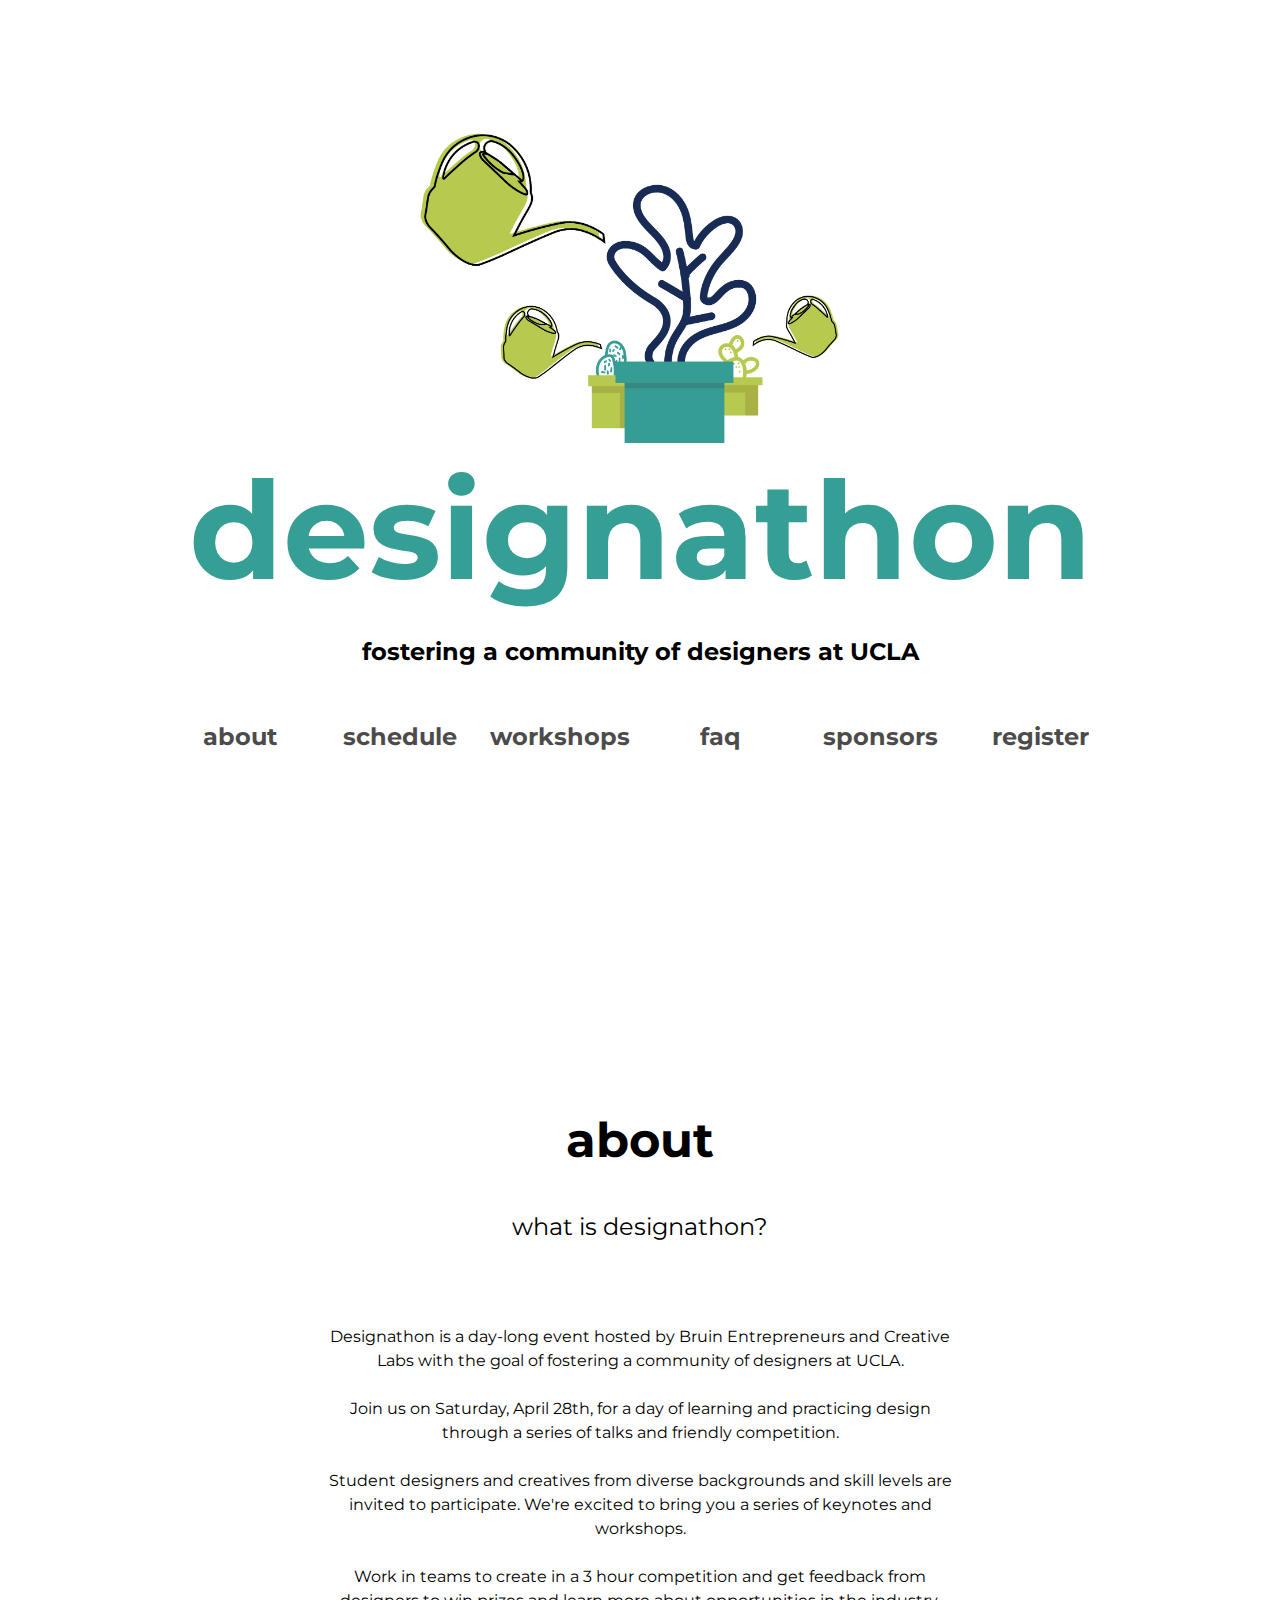
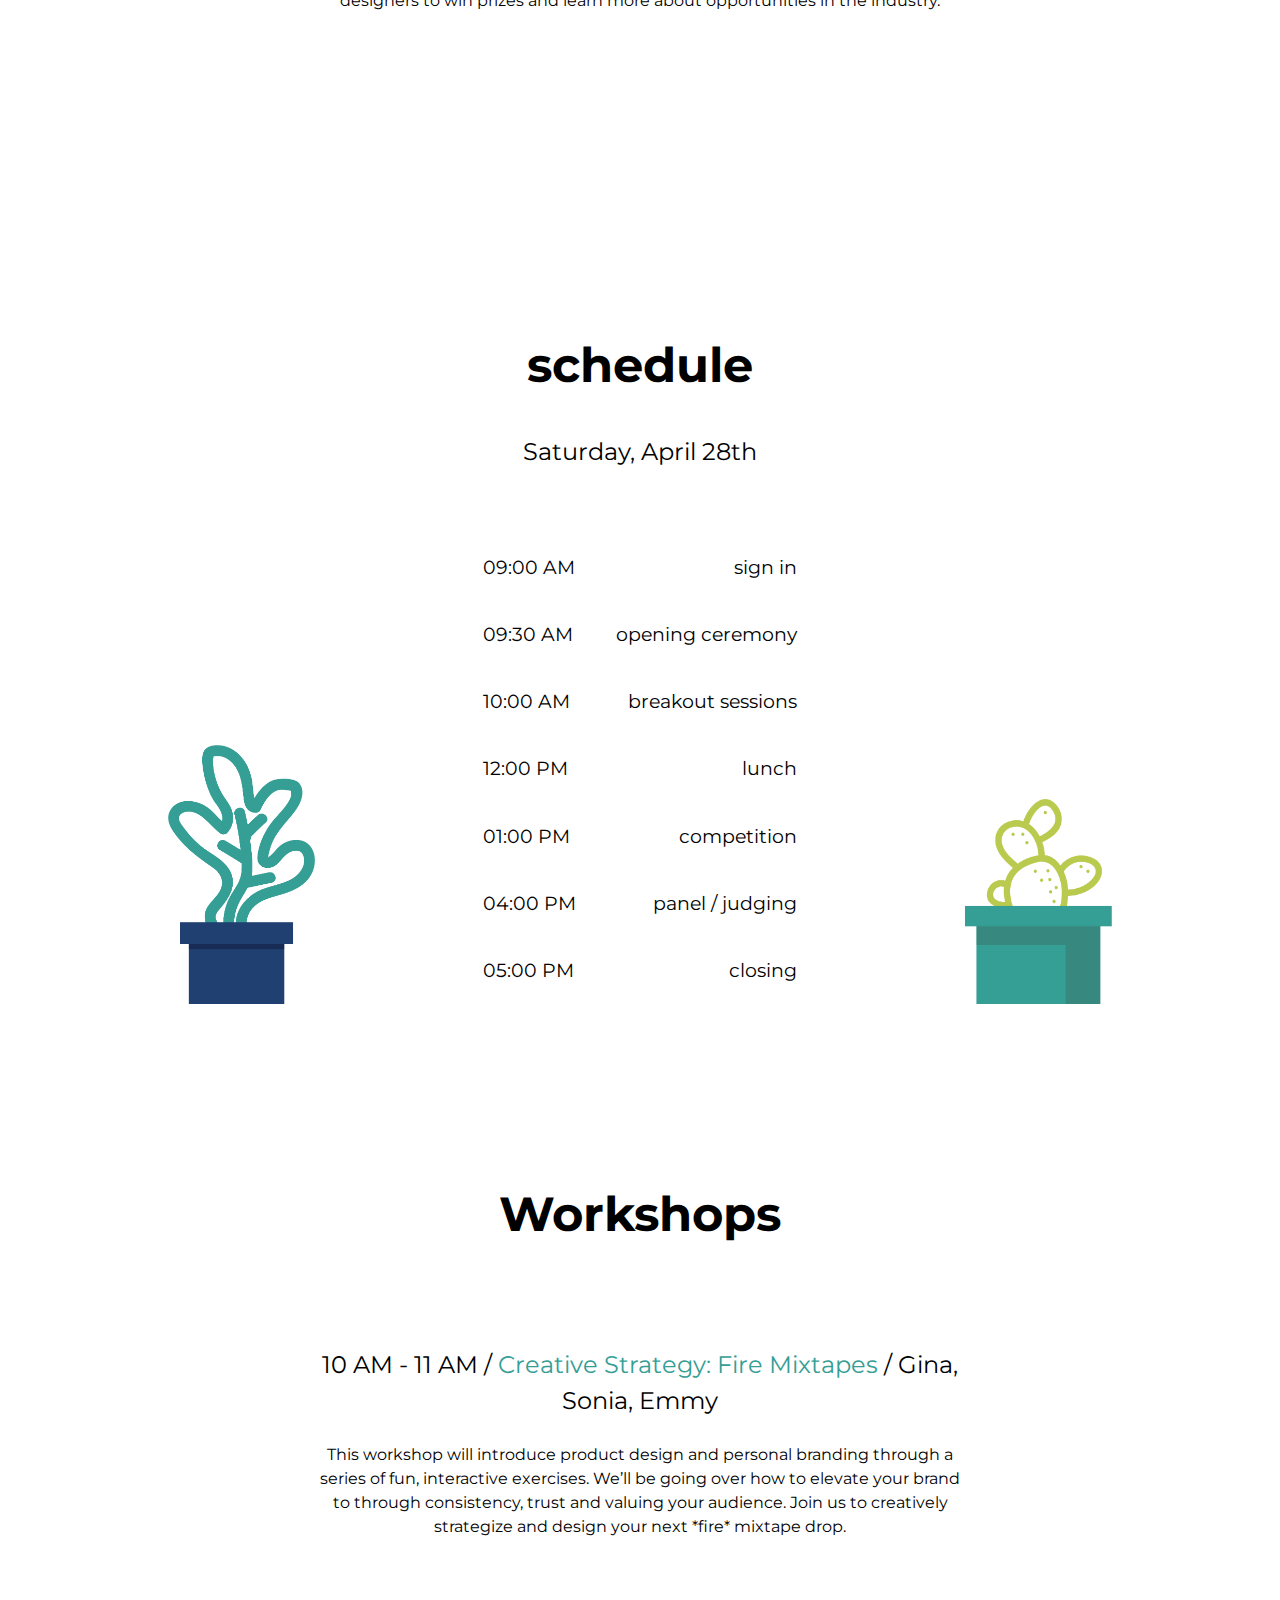
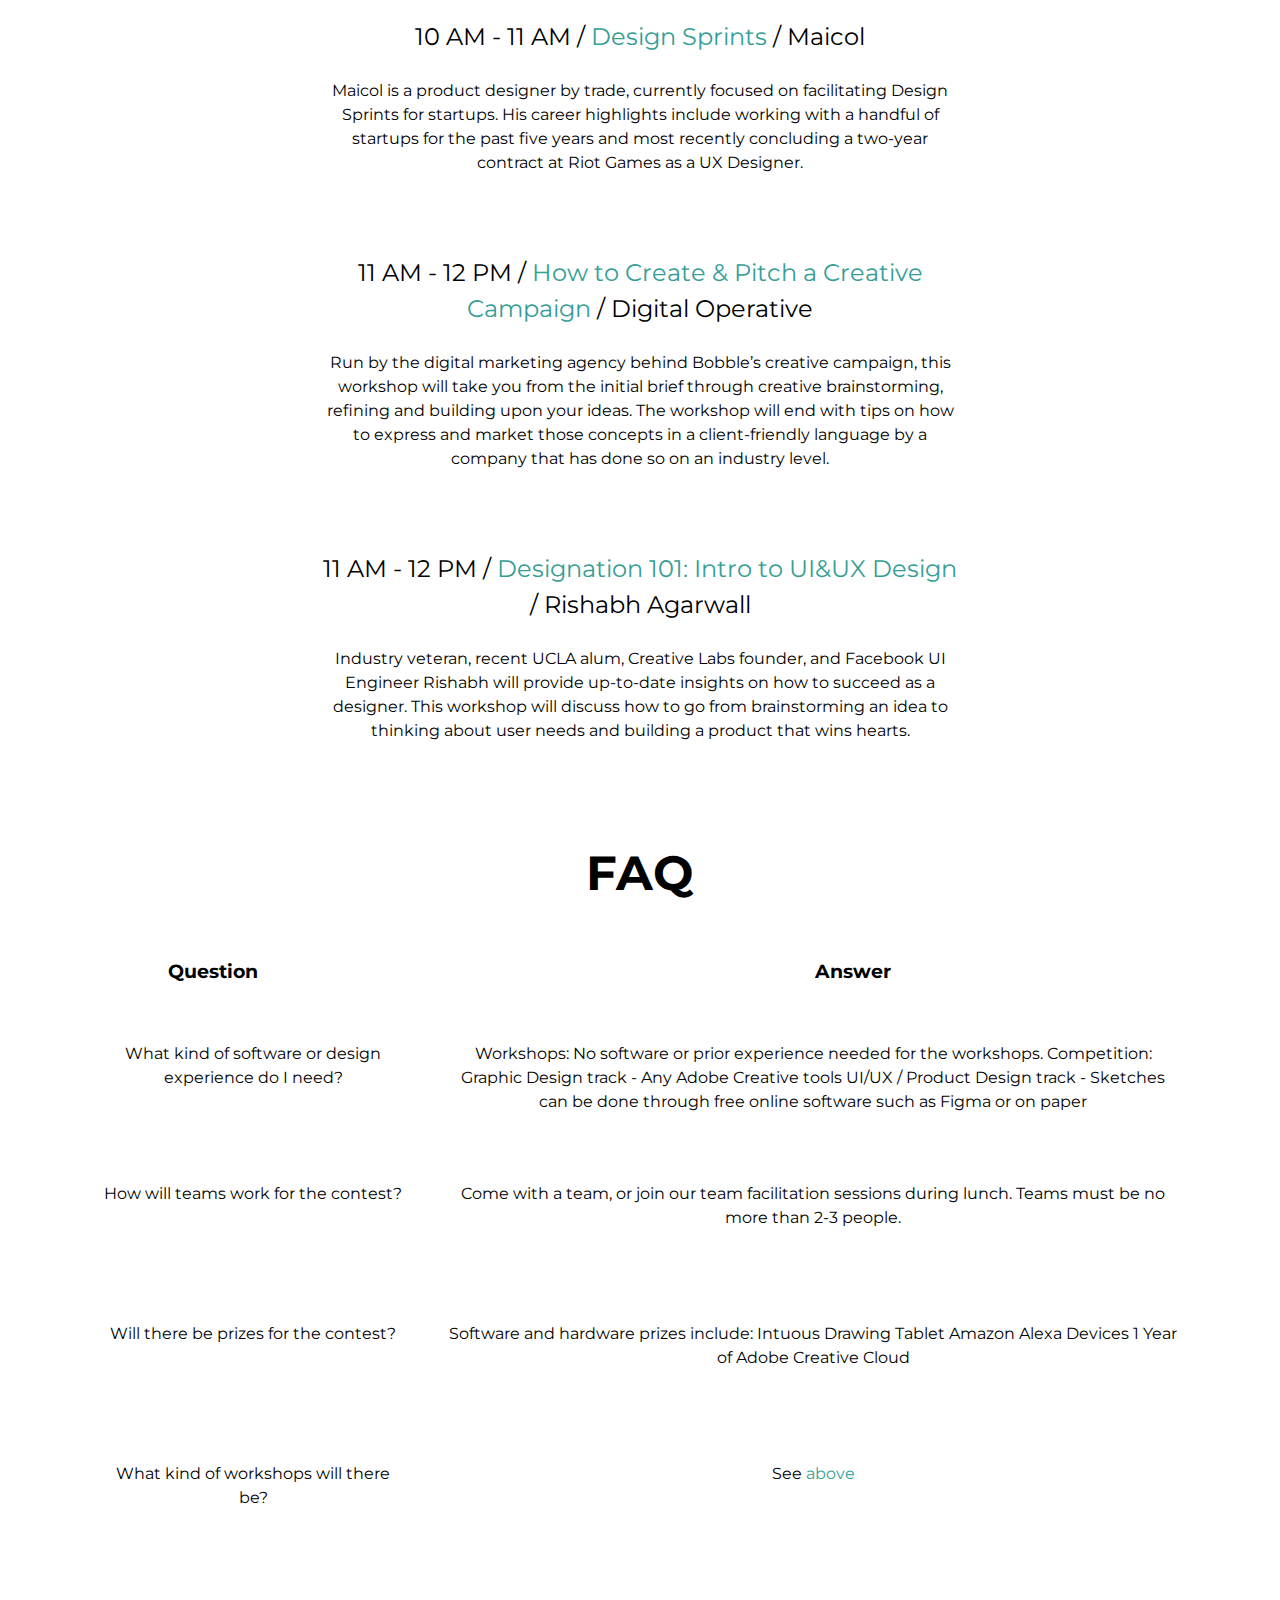
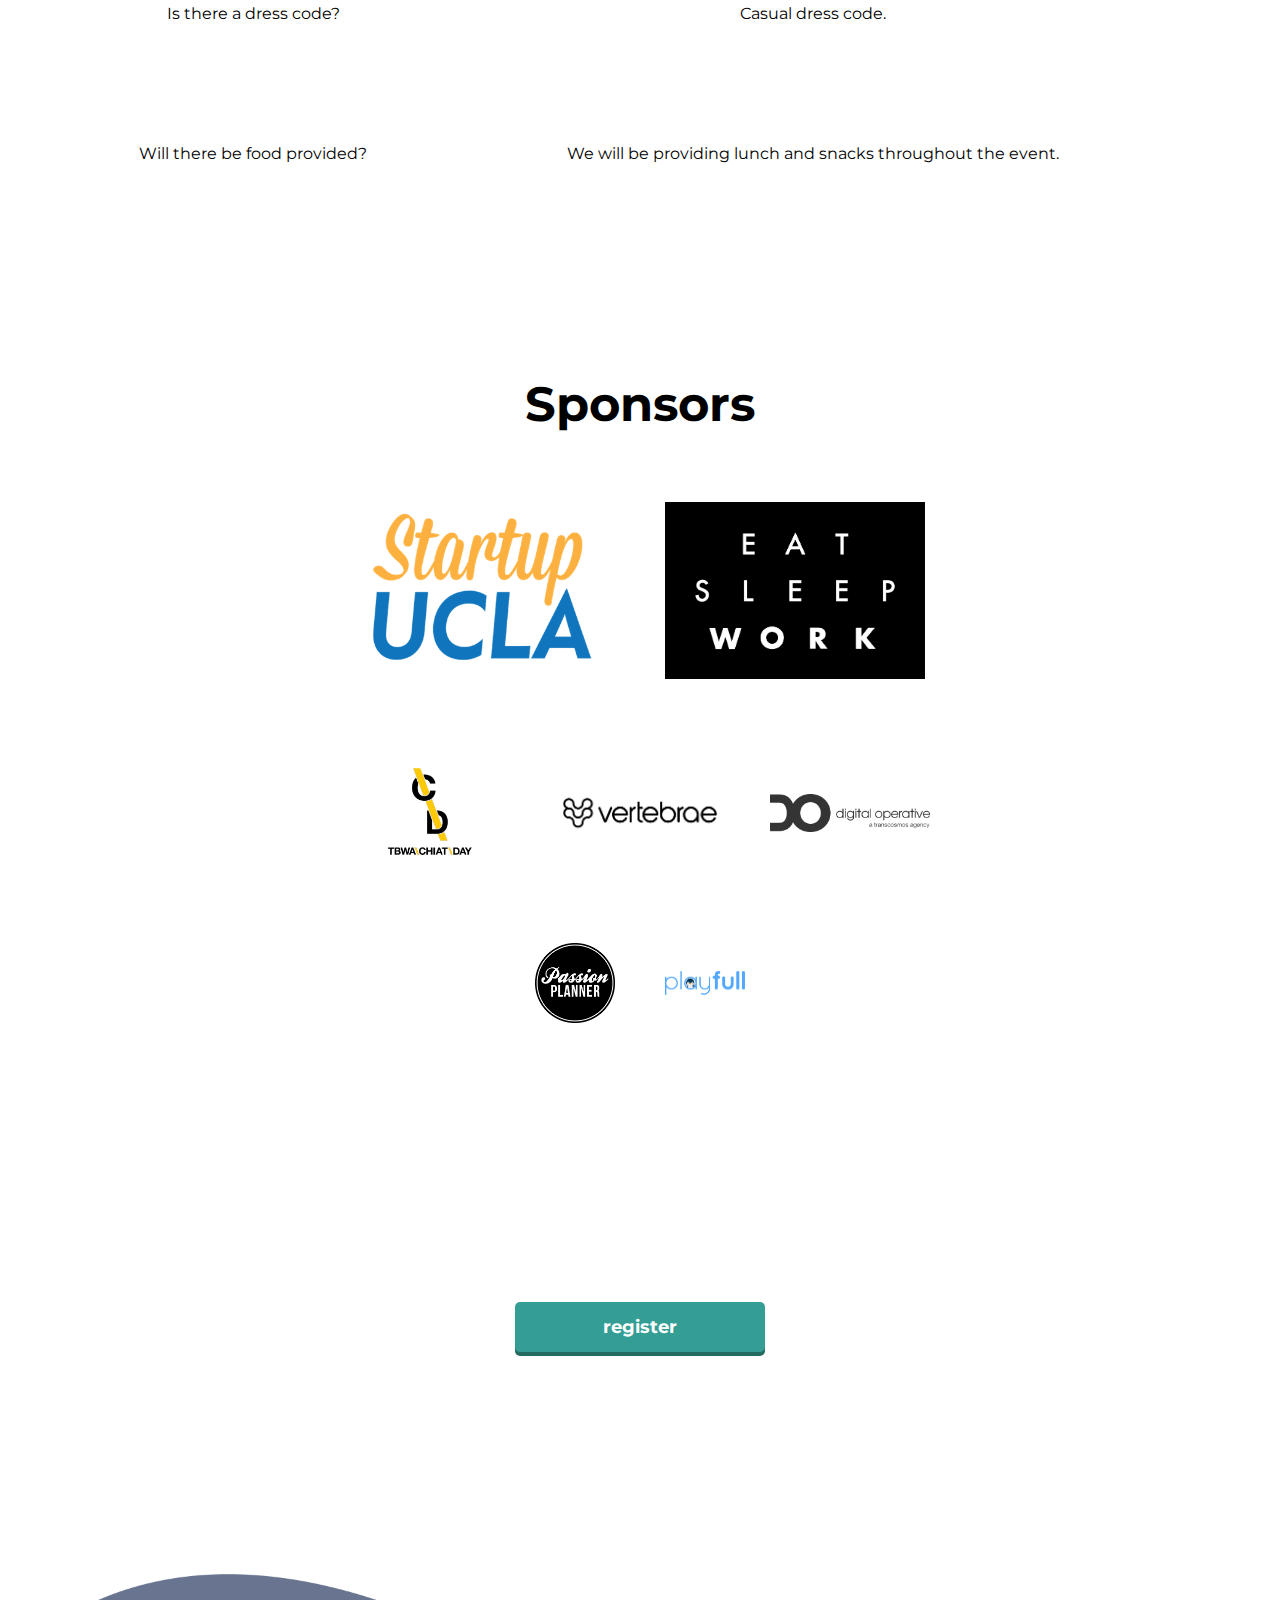
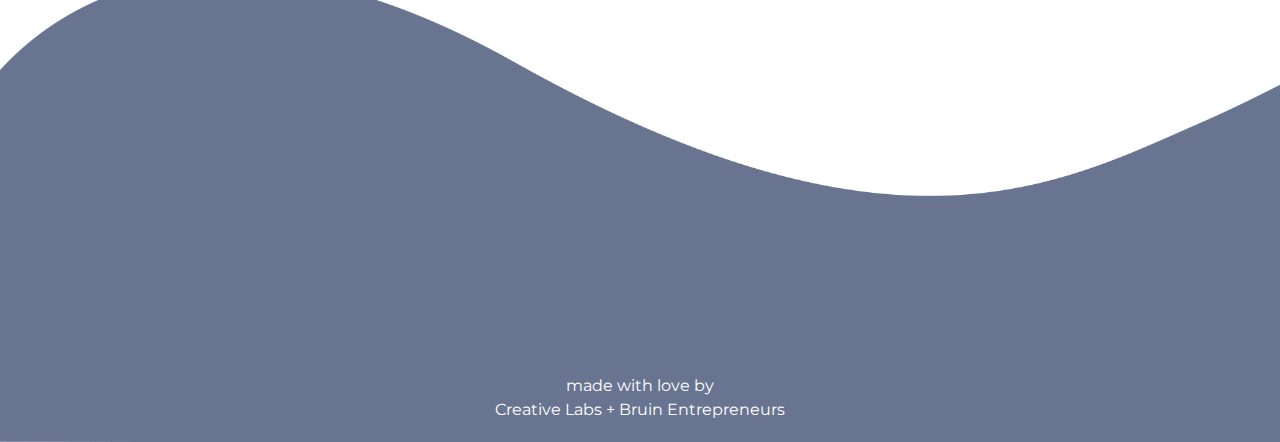
==== commit 1da07338: "update name" ====
--- a/index.html
+++ b/index.html
@@ -120,7 +120,7 @@
 			</p>
 		</div>
 		<div class="text_container center" id="paragraph1">
-			<p id="title"> 11 AM - 12 PM / <span style="color: #359E95">Designation 101: Intro to UI&UX Design</span> / Rishabh Agarwal</p>
+			<p id="title"> 11 AM - 12 PM / <span style="color: #359E95">Designation 101: Intro to UI&UX Design</span> / Rishabh Agarwall</p>
 			<p>
 				Industry veteran, recent UCLA alum, Creative Labs founder, and Facebook UI Engineer Rishabh will provide up-to-date insights on how to succeed as a designer. This workshop will discuss how to go from brainstorming an idea to thinking about user needs and building a product that wins hearts.
 			</p>
